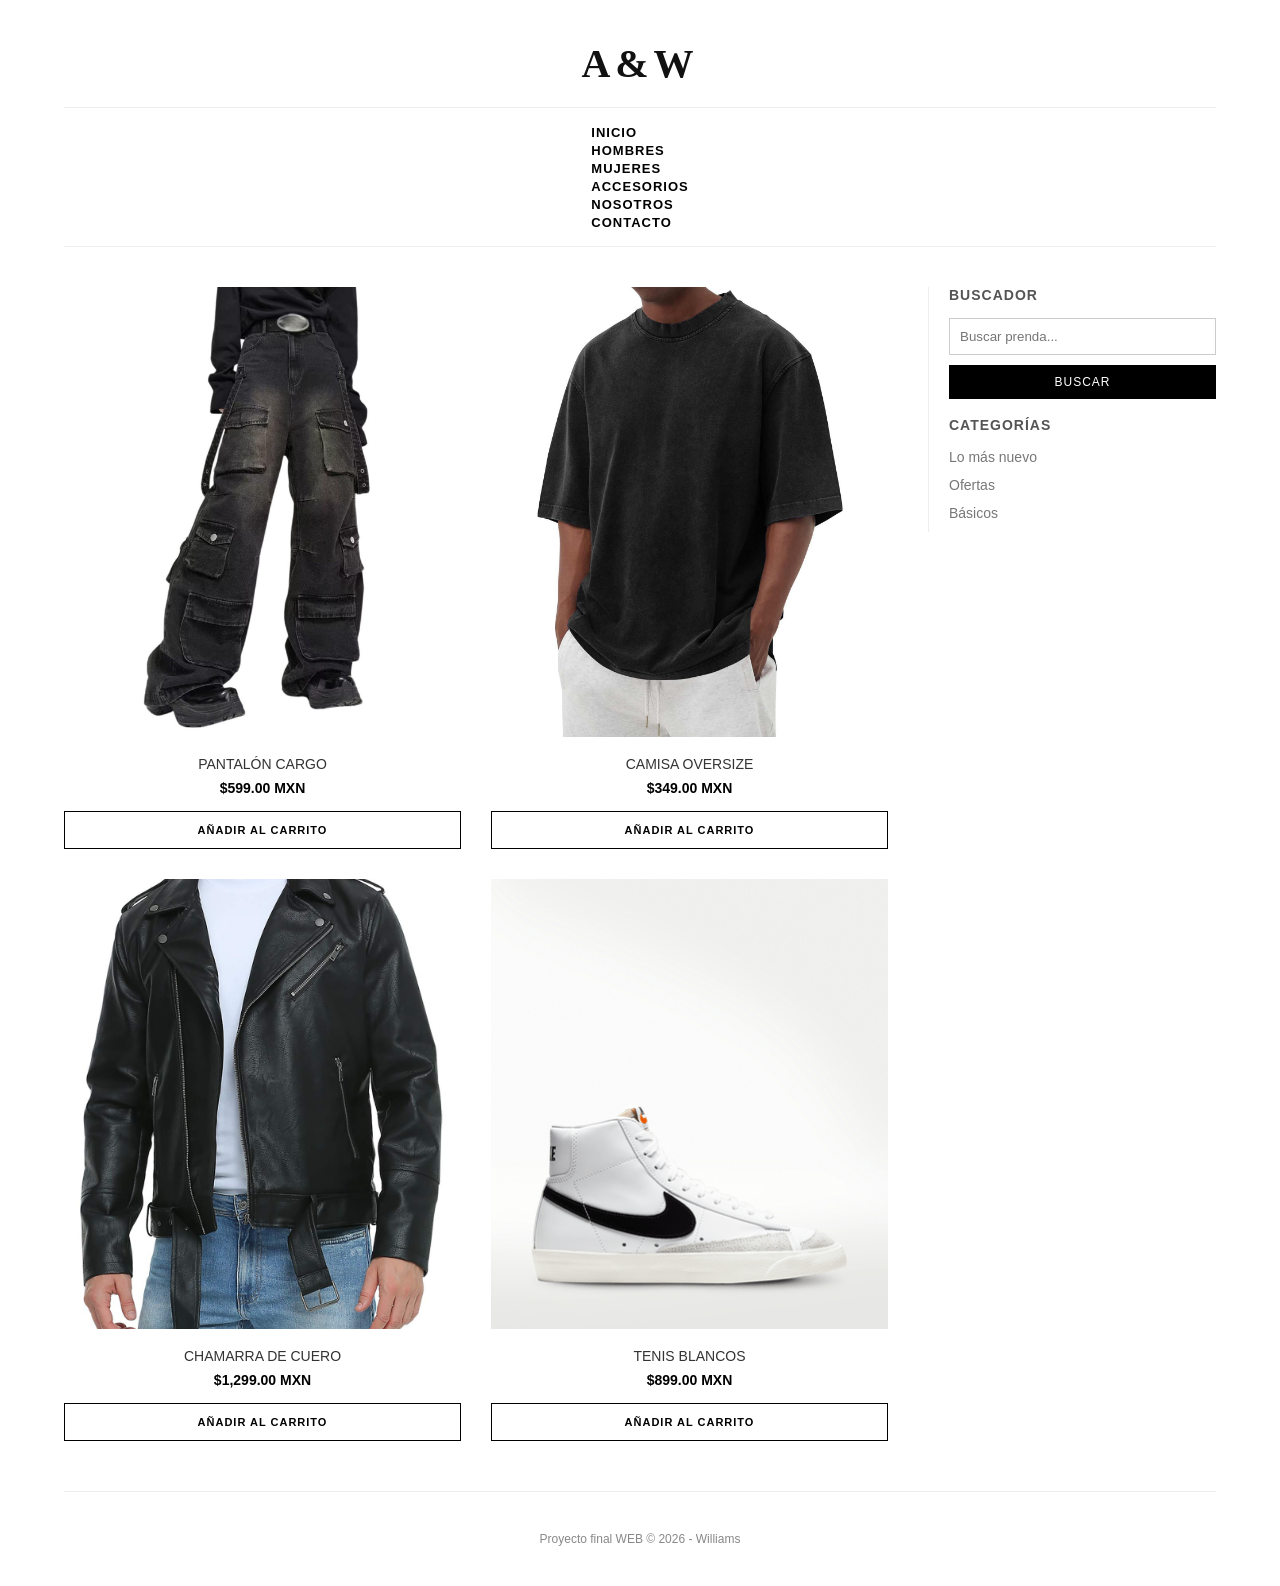
==== index.html @ 9bb185b3 "Add files via upload" ====
<!DOCTYPE html>
<html>
  <head>
   <meta charset="utf-8" />
   <title>A&W Tienda de Ropa</title>
   <link rel="stylesheet" href="estilos.css" />
  </head>
  
  <body>
    <div id="container">

      <header>
        <h1>A&W</h1>
      </header>

      <nav>
        <ul>
          <li><a href="index.html">Inicio</a></li>
          <li><a href="hombres.html">Hombres</a></li>
          <li><a href="mujeres.html">Mujeres</a></li>
          <li><a href="accesorios.html">Accesorios</a></li>
          <li><a href="nosotros.html">Nosotros</a></li>
          <li><a href="contacto.html">Contacto</a></li>
        </ul>
      </nav>

      <div class="clearfix"></div>

      <section id="content">
        <div class="productos-grid">

          <article class="articulo-producto">
            <img src="img/foto-pantalon.jpg" alt="Pantalón" class="img-producto">
            <h2>Pantalón Cargo</h2>
            <p class="precio">$599.00 MXN</p>
            <button class="btn-comprar">Añadir al carrito</button>
          </article>

          <article class="articulo-producto">
            <img src="img/foto-camisa.jpg" alt="Camisas" class="img-producto">
            <h2>Camisa Oversize</h2>
            <p class="precio">$349.00 MXN</p>
            <button class="btn-comprar">Añadir al carrito</button>
          </article>

          <article class="articulo-producto">
            <img src="img/foto-chamarra.jpg" alt="Chamarras" class="img-producto">
            <h2>Chamarra de Cuero</h2>
            <p class="precio">$1,299.00 MXN</p>
            <button class="btn-comprar">Añadir al carrito</button>
          </article>

          <article class="articulo-producto">
            <img src="img/foto-nike.jpg" alt="Tenis" class="img-producto">
            <h2>Tenis Blancos</h2>
            <p class="precio">$899.00 MXN</p>
            <button class="btn-comprar">Añadir al carrito</button>
          </article>

        </div>
      </section>

      <aside>
        <h2>Buscador</h2>
        <form>
          <input type="text" placeholder="Buscar prenda...">
          <input type="submit" value="Buscar" />
        </form>
        <br>
        <h2>Categorías</h2>
        <ul>
          <li><a href="#">Lo más nuevo</a></li>
          <li><a href="#">Ofertas</a></li>
          <li><a href="#">Básicos</a></li>
        </ul>
      </aside>

      <div class="clearfix"></div>

      <footer>
        Proyecto final WEB &copy; 2026 - Williams
      </footer>

    </div>
  </body>
</html>
---- estilos.css ----
* {
    margin: 0;
    padding: 0;
    box-sizing: border-box; 
}


body {
    background: #ffffff; 
    font-family: 'Helvetica Neue', Helvetica, Arial, sans-serif;
    color: #111;
}

#container {
    width: 90%;
    max-width: 1200px; 
    margin: 0px auto;
  
}


header {
    text-align: center;
    padding: 40px 0 20px 0; 
}

header h1 {
    font-family: 'Playfair Display', serif;
    font-size: 40px;
    letter-spacing: 5px; 
    text-transform: uppercase; 
}


nav {
    display: flex;
    justify-content: center; 
    padding: 15px 0;
    border-top: 1px solid #eeeeee; 
    border-bottom: 1px solid #eeeeee;
    margin-bottom: 40px;
}

nav ul li {
    list-style: none;
    margin: 0 20px;
}

nav ul li a {
    text-decoration: none;
    color: #000;
    font-size: 13px;
    font-weight: bold;
    text-transform: uppercase;
    letter-spacing: 1px;
    transition: color 0.3s; 
}


nav ul li a:hover {
    color: #888888; 
}

.clearfix {
    clear: both;
}


#content {
    float: left;
    width: 75%; 
    padding-right: 40px;
}

aside {
    float: left;
    width: 25%; 
    padding-left: 20px;
    border-left: 1px solid #eeeeee; 
}


aside h2 {
    font-size: 14px;
    text-transform: uppercase;
    letter-spacing: 1px;
    margin-bottom: 15px;
    color: #555;
}

aside input[type="text"] {
    width: 100%;
    padding: 10px;
    border: 1px solid #cccccc;
    margin-bottom: 10px;
    font-family: inherit;
}

aside input[type="submit"] {
    width: 100%;
    padding: 10px;
    background: #000;
    color: #fff;
    border: none;
    cursor: pointer;
    text-transform: uppercase;
    font-size: 12px;
    letter-spacing: 1px;
}

aside ul {
    list-style: none;
}

aside ul li {
    margin-bottom: 10px;
}

aside ul li a {
    text-decoration: none;
    color: #777;
    font-size: 14px;
}

aside ul li a:hover {
    color: #000;
}



.productos-grid {
    display: flex;
    flex-wrap: wrap;
    gap: 30px; 
}

.articulo-producto {
    width: calc(50% - 15px); 
    text-align: center;
    
}


.img-producto {
    width: 100%;
    height: 450px; 
    object-fit: cover; 
    margin-bottom: 15px;
    transition: transform 0.4s ease; 
}


.articulo-producto:hover .img-producto {
    transform: scale(1.03);
}

.articulo-producto h2 {
    font-size: 14px;
    text-transform: uppercase;
    font-weight: normal;
    margin-bottom: 8px;
    color: #333;
}

.precio {
    font-size: 14px;
    font-weight: bold;
    color: #000;
    margin-bottom: 15px;
}


.btn-comprar {
    background: transparent;
    color: #000;
    border: 1px solid #000;
    padding: 12px 0;
    cursor: pointer;
    width: 100%; 
    text-transform: uppercase;
    font-size: 11px;
    letter-spacing: 1px;
    font-weight: bold;
    transition: all 0.3s;
}


.btn-comprar:hover {
    background: #000;
    color: #fff;
}


footer {
    background: #ffffff; 
    color: #888888;
    text-align: center;
    padding: 40px 0;
    font-size: 12px;
    border-top: 1px solid #eeeeee;
    margin-top: 50px;
}
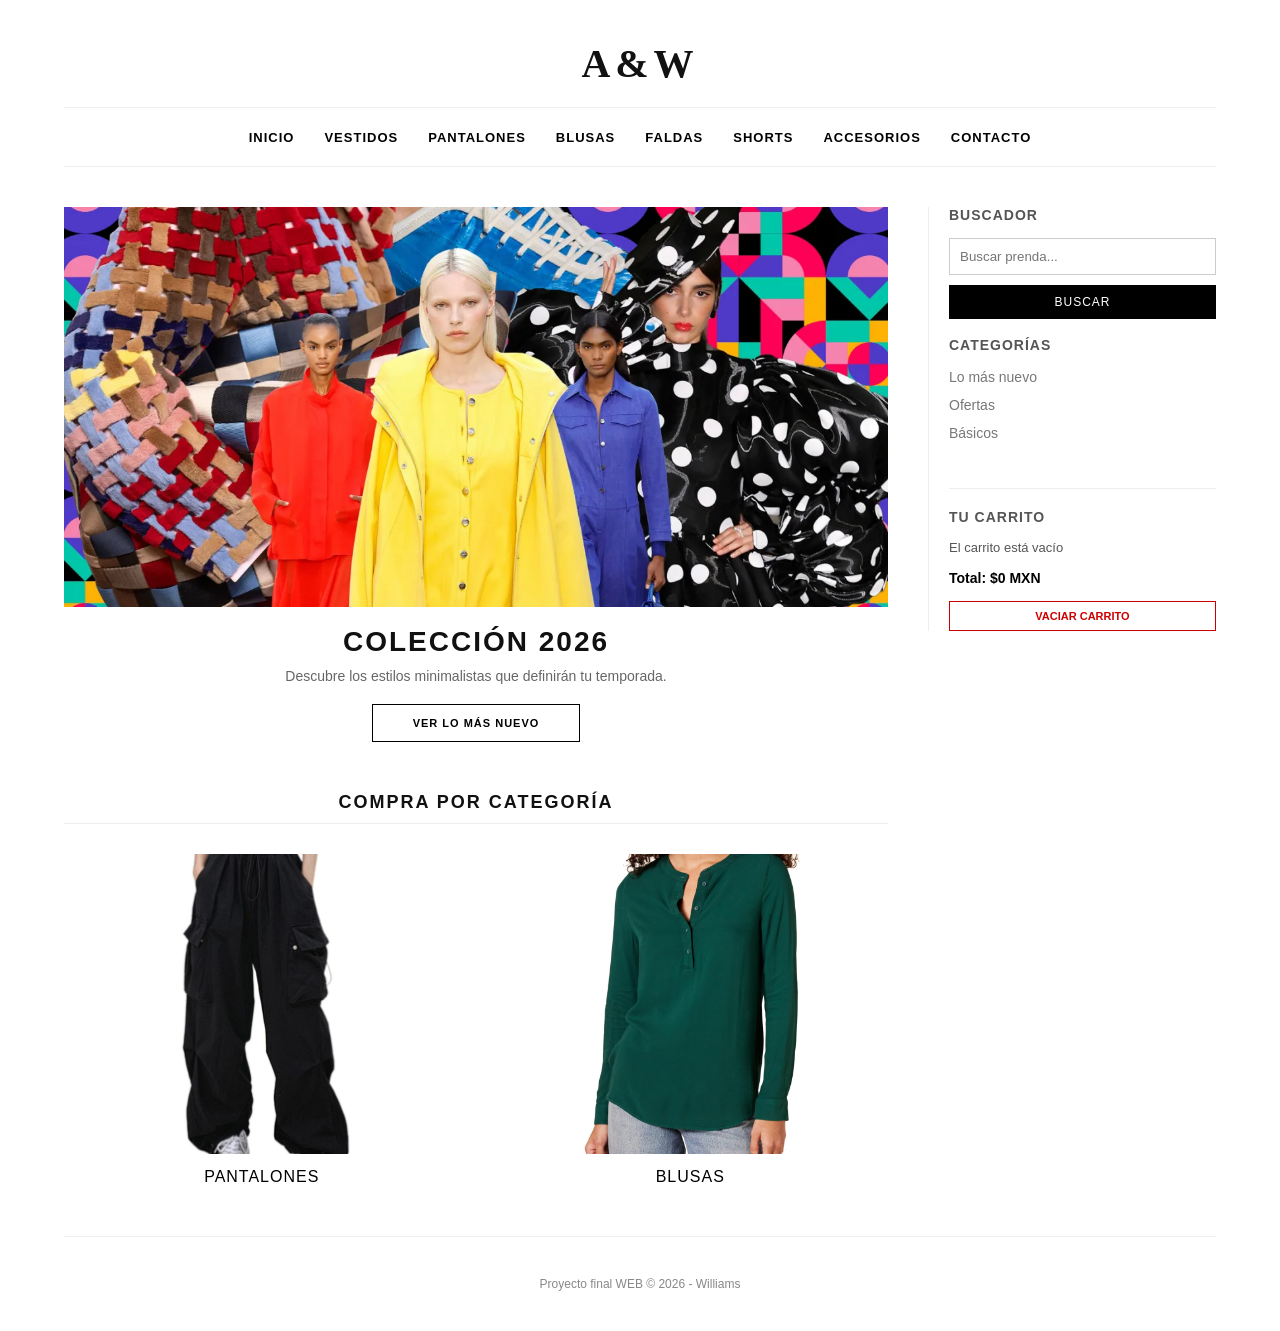
==== commit 2fae9347: "fotos" ====
--- a/index.html
+++ b/index.html
@@ -13,51 +13,48 @@
         <h1>A&W</h1>
       </header>
 
-      <nav>
+     <nav>
         <ul>
           <li><a href="index.html">Inicio</a></li>
-          <li><a href="hombres.html">Hombres</a></li>
-          <li><a href="mujeres.html">Mujeres</a></li>
+          <li><a href="vestidos.html">Vestidos</a></li>
+          <li><a href="pantalones.html">Pantalones</a></li>
+          <li><a href="blusas.html">Blusas</a></li>
+          <li><a href="faldas.html">Faldas</a></li>
+          <li><a href="shorts.html">Shorts</a></li>
           <li><a href="accesorios.html">Accesorios</a></li>
-          <li><a href="nosotros.html">Nosotros</a></li>
           <li><a href="contacto.html">Contacto</a></li>
         </ul>
       </nav>
 
       <div class="clearfix"></div>
 
-      <section id="content">
-        <div class="productos-grid">
+   <section id="content">
+        
+        <div class="hero-section" style="margin-bottom: 50px;">
+          <img src="img/banner.jpg" alt="Nueva Colección" style="width: 100%; height: 400px; object-fit: cover; margin-bottom: 15px;">
+          <div style="text-align: center;">
+            <h2 style="font-size: 28px; letter-spacing: 2px; text-transform: uppercase; margin-bottom: 10px;">Colección 2026</h2>
+            <p style="color: #666; margin-bottom: 20px; font-size: 14px;">Descubre los estilos minimalistas que definirán tu temporada.</p>
+            <a href="vestidos.html" class="btn-comprar" style="display: inline-block; width: auto; padding: 12px 40px; text-decoration: none;">Ver lo más nuevo</a>
+          </div>
+        </div>
 
-          <article class="articulo-producto">
-            <img src="img/foto-pantalon.jpg" alt="Pantalón" class="img-producto">
-            <h2>Pantalón Cargo</h2>
-            <p class="precio">$599.00 MXN</p>
-            <button class="btn-comprar">Añadir al carrito</button>
-          </article>
+        <h3 style="text-align: center; font-size: 18px; text-transform: uppercase; letter-spacing: 2px; margin-bottom: 30px; border-bottom: 1px solid #eee; padding-bottom: 10px;">Compra por categoría</h3>
+        
+        <div style="display: flex; gap: 20px; justify-content: space-between;">
+          
+          <a href="pantalones.html" style="text-decoration: none; color: black; width: 48%; text-align: center;">
+            <img src="img/pantalones.jpg" alt="Pantalones" style="width: 100%; height: 300px; object-fit: cover; margin-bottom: 10px; transition: transform 0.3s;">
+            <h4 style="font-weight: normal; text-transform: uppercase; letter-spacing: 1px;">Pantalones</h4>
+          </a>
 
-          <article class="articulo-producto">
-            <img src="img/foto-camisa.jpg" alt="Camisas" class="img-producto">
-            <h2>Camisa Oversize</h2>
-            <p class="precio">$349.00 MXN</p>
-            <button class="btn-comprar">Añadir al carrito</button>
-          </article>
-
-          <article class="articulo-producto">
-            <img src="img/foto-chamarra.jpg" alt="Chamarras" class="img-producto">
-            <h2>Chamarra de Cuero</h2>
-            <p class="precio">$1,299.00 MXN</p>
-            <button class="btn-comprar">Añadir al carrito</button>
-          </article>
-
-          <article class="articulo-producto">
-            <img src="img/foto-nike.jpg" alt="Tenis" class="img-producto">
-            <h2>Tenis Blancos</h2>
-            <p class="precio">$899.00 MXN</p>
-            <button class="btn-comprar">Añadir al carrito</button>
-          </article>
+          <a href="blusas.html" style="text-decoration: none; color: black; width: 48%; text-align: center;">
+            <img src="img/blusas.jpg" alt="Blusas" style="width: 100%; height: 300px; object-fit: cover; margin-bottom: 10px; transition: transform 0.3s;">
+            <h4 style="font-weight: normal; text-transform: uppercase; letter-spacing: 1px;">Blusas</h4>
+          </a>
 
         </div>
+
       </section>
 
       <aside>
@@ -73,14 +70,120 @@
           <li><a href="#">Ofertas</a></li>
           <li><a href="#">Básicos</a></li>
         </ul>
+
+        <br><br>
+        <hr style="border: 0; border-top: 1px solid #eee; margin-bottom: 20px;">
+        <h2>Tu Carrito</h2>
+        
+        <ul id="lista-carrito" style="margin-bottom: 15px; font-size: 13px; color: #555;">
+          <li>El carrito está vacío</li>
+        </ul>
+        
+        <p style="font-size: 14px; color: #000; margin-bottom: 15px;">
+          <strong>Total: $<span id="total-carrito">0</span> MXN</strong>
+        </p>
+
+        <button onclick="vaciarCarrito()" style="background: transparent; border: 1px solid #cc0000; color: #cc0000; padding: 8px 0; cursor: pointer; width: 100%; text-transform: uppercase; font-size: 11px; font-weight: bold; transition: 0.3s;">
+          Vaciar Carrito
+        </button>
+
       </aside>
 
       <div class="clearfix"></div>
 
+		<a id="btn-whatsapp" href="#" target="_blank" style="display:none; position:fixed; bottom:30px; right:30px; background:#25D366; color:white; padding:15px 25px; text-decoration:none; border-radius:50px; font-weight:bold; font-family:Arial; box-shadow: 0px 4px 10px rgba(0,0,0,0.2); transition: transform 0.3s;">
+        🛒 Pagar Pedido en WhatsApp
+      </a>
+		
       <footer>
         Proyecto final WEB &copy; 2026 - Williams
       </footer>
 
     </div>
+	  
+	<script>
+      // 1. En lugar de empezar en 0, leemos la "libreta" (localStorage). 
+      // JSON.parse traduce el texto guardado de vuelta a código que la página entienda.
+      let carrito = JSON.parse(localStorage.getItem('miCarritoAW')) || [];
+      let total = parseFloat(localStorage.getItem('miTotalAW')) || 0;
+      
+      let miNumeroDeWhatsApp = "526640000000"; 
+
+      // 2. Esta función arranca solita cada vez que abres CUALQUIER página
+      function inicializarPagina() {
+          actualizarCarritoVisual();
+          if(carrito.length > 0) {
+              prepararWhatsApp(); // Si hay algo en la memoria, mostramos el botón
+          }
+      }
+
+      function agregarAlCarrito(nombrePrenda, precioPrenda) {
+          carrito.push({ nombre: nombrePrenda, precio: precioPrenda });
+          total = total + precioPrenda;
+
+          // GUARDAR EN LA MEMORIA (Anotamos en la libreta)
+          localStorage.setItem('miCarritoAW', JSON.stringify(carrito));
+          localStorage.setItem('miTotalAW', total);
+
+          actualizarCarritoVisual();
+          prepararWhatsApp();
+      }
+
+      function actualizarCarritoVisual() {
+          let listaHTML = document.getElementById("lista-carrito");
+          let totalHTML = document.getElementById("total-carrito");
+
+          if (!listaHTML || !totalHTML) return; // Evita errores si la barra lateral no ha cargado
+
+          listaHTML.innerHTML = "";
+
+          if (carrito.length === 0) {
+              listaHTML.innerHTML = "<li>El carrito está vacío</li>";
+          } else {
+              for (let i = 0; i < carrito.length; i++) {
+                  let item = carrito[i];
+                  listaHTML.innerHTML += "<li style='display: flex; justify-content: space-between; margin-bottom: 8px; border-bottom: 1px dashed #eee; padding-bottom: 4px;'>" + 
+                                         "<span>" + item.nombre + "</span>" + 
+                                         "<span>$" + item.precio + "</span>" + 
+                                         "</li>";
+              }
+          }
+          totalHTML.innerText = total;
+      }
+
+      function vaciarCarrito() {
+          carrito = [];
+          total = 0;
+
+          // BORRAMOS LA MEMORIA
+          localStorage.removeItem('miCarritoAW');
+          localStorage.removeItem('miTotalAW');
+
+          actualizarCarritoVisual();
+          document.getElementById("btn-whatsapp").style.display = "none";
+      }
+
+      function prepararWhatsApp() {
+          let textoMensaje = "Hola A&W, me gustaría pedir lo siguiente:\n\n";
+          for (let i = 0; i < carrito.length; i++) {
+              let item = carrito[i];
+              textoMensaje += "- " + item.nombre + " ($" + item.precio + ")\n";
+          }
+          textoMensaje += "\n*Total estimado: $" + total + " MXN*";
+
+          let textoCodificado = encodeURIComponent(textoMensaje);
+          let enlaceFinal = "https://wa.me/" + miNumeroDeWhatsApp + "?text=" + textoCodificado;
+
+          let botonWpp = document.getElementById("btn-whatsapp");
+          if(botonWpp) {
+              botonWpp.href = enlaceFinal;
+              botonWpp.style.display = "block";
+          }
+      }
+
+      // Ejecutamos la función de arranque justo cuando carga el script
+      inicializarPagina();
+    </script>
+	  
   </body>
 </html>
--- a/estilos.css
+++ b/estilos.css
@@ -4,46 +4,51 @@
     box-sizing: border-box; 
 }
 
-
+/* 1. FONDO LIMPIO Y TIPOGRAFÍA MODERNA */
 body {
-    background: #ffffff; 
+    background: #ffffff; /* Blanco puro */
     font-family: 'Helvetica Neue', Helvetica, Arial, sans-serif;
     color: #111;
 }
 
 #container {
     width: 90%;
-    max-width: 1200px; 
+    max-width: 1200px; /* Evita que la página se estire demasiado en pantallas gigantes */
     margin: 0px auto;
-  
-}
-
-
+    /* Eliminamos el borde negro exterior */
+}
+
+/* 2. ENCABEZADO ELEGANTE (Tipo revista) */
 header {
     text-align: center;
-    padding: 40px 0 20px 0; 
+    padding: 40px 0 20px 0; /* Más espacio arriba y abajo */
 }
 
 header h1 {
-    font-family: 'Playfair Display', serif;
+    font-family: 'Playfair Display', serif; /* Tu fuente original, muy buena elección */
     font-size: 40px;
-    letter-spacing: 5px; 
-    text-transform: uppercase; 
-}
-
-
+    letter-spacing: 5px; /* Separamos las letras para darle estilo premium */
+    text-transform: uppercase; /* Todo en mayúsculas */
+}
+
+/* 3. MENÚ DE NAVEGACIÓN CENTRADO Y SUTIL */
 nav {
-    display: flex;
-    justify-content: center; 
     padding: 15px 0;
     border-top: 1px solid #eeeeee; 
     border-bottom: 1px solid #eeeeee;
     margin-bottom: 40px;
 }
 
+/* AQUÍ ESTÁ LA MAGIA PARA QUE SEA HORIZONTAL */
+nav ul {
+    display: flex;
+    flex-wrap: wrap; /* Si la pantalla es pequeña, los enlaces bajan de renglón suavemente */
+    justify-content: center;
+    list-style: none;
+}
+
 nav ul li {
-    list-style: none;
-    margin: 0 20px;
+    margin: 5px 15px; /* Reduje un poco el margen para que quepan todos tus nuevos enlaces */
 }
 
 nav ul li a {
@@ -56,7 +61,6 @@
     transition: color 0.3s; 
 }
 
-
 nav ul li a:hover {
     color: #888888; 
 }
@@ -65,10 +69,10 @@
     clear: both;
 }
 
-
+/* 4. AJUSTE DE COLUMNAS (Sin bordes duros) */
 #content {
     float: left;
-    width: 75%; 
+    width: 75%; /* Ajustamos los porcentajes para dar más aire */
     padding-right: 40px;
 }
 
@@ -76,10 +80,10 @@
     float: left;
     width: 25%; 
     padding-left: 20px;
-    border-left: 1px solid #eeeeee; 
-}
-
-
+    border-left: 1px solid #eeeeee; /* Un separador vertical muy tenue */
+}
+
+/* DISEÑO DE LA BARRA LATERAL */
 aside h2 {
     font-size: 14px;
     text-transform: uppercase;
@@ -126,30 +130,32 @@
     color: #000;
 }
 
-
+/* =========================================
+   NUEVOS ESTILOS PARA LA TIENDA DE ROPA
+========================================= */
 
 .productos-grid {
     display: flex;
     flex-wrap: wrap;
-    gap: 30px; 
+    gap: 30px; /* Más espacio entre los productos */
 }
 
 .articulo-producto {
     width: calc(50% - 15px); 
     text-align: center;
-    
-}
-
-
+    /* Eliminamos el borde de la tarjeta para que la foto sea lo principal */
+}
+
+/* EL TRUCO PARA QUE LAS FOTOS SE VEAN PROFESIONALES */
 .img-producto {
     width: 100%;
-    height: 450px; 
+    height: 450px; /* Un poco más altas, formato retrato */
     object-fit: cover; 
     margin-bottom: 15px;
-    transition: transform 0.4s ease; 
-}
-
-
+    transition: transform 0.4s ease; /* Prepara la imagen para una animación */
+}
+
+/* Animación: la foto hace un ligero zoom cuando le pasas el mouse */
 .articulo-producto:hover .img-producto {
     transform: scale(1.03);
 }
@@ -169,7 +175,7 @@
     margin-bottom: 15px;
 }
 
-
+/* BOTONES ESTILO MODERNO (Fondo transparente, borde negro) */
 .btn-comprar {
     background: transparent;
     color: #000;
@@ -184,19 +190,56 @@
     transition: all 0.3s;
 }
 
-
+/* El botón se invierte a negro cuando lo tocas */
 .btn-comprar:hover {
     background: #000;
     color: #fff;
 }
 
-
+/* PIE DE PÁGINA LIMPIO */
 footer {
-    background: #ffffff; 
+    background: #ffffff; /* Le quitamos el fondo negro pesado */
     color: #888888;
     text-align: center;
     padding: 40px 0;
     font-size: 12px;
     border-top: 1px solid #eeeeee;
     margin-top: 50px;
+}
+
+/* =========================================
+   ESTILOS DEL FORMULARIO DE CONTACTO
+========================================= */
+.formulario-contacto {
+    display: flex;
+    flex-direction: column;
+    max-width: 500px;
+    margin: 0 auto; /* Centra el formulario */
+}
+
+.formulario-contacto label {
+    margin-top: 20px;
+    margin-bottom: 8px;
+    font-size: 12px;
+    font-weight: bold;
+    text-transform: uppercase;
+    letter-spacing: 1px;
+}
+
+.formulario-contacto input, 
+.formulario-contacto textarea {
+    padding: 12px;
+    border: 1px solid #cccccc;
+    font-family: inherit;
+    font-size: 14px;
+    background: transparent;
+}
+
+.formulario-contacto textarea {
+    height: 120px;
+    resize: vertical; /* Solo permite hacer más grande el cuadro hacia abajo */
+}
+
+.formulario-contacto button {
+    margin-top: 30px;
 }
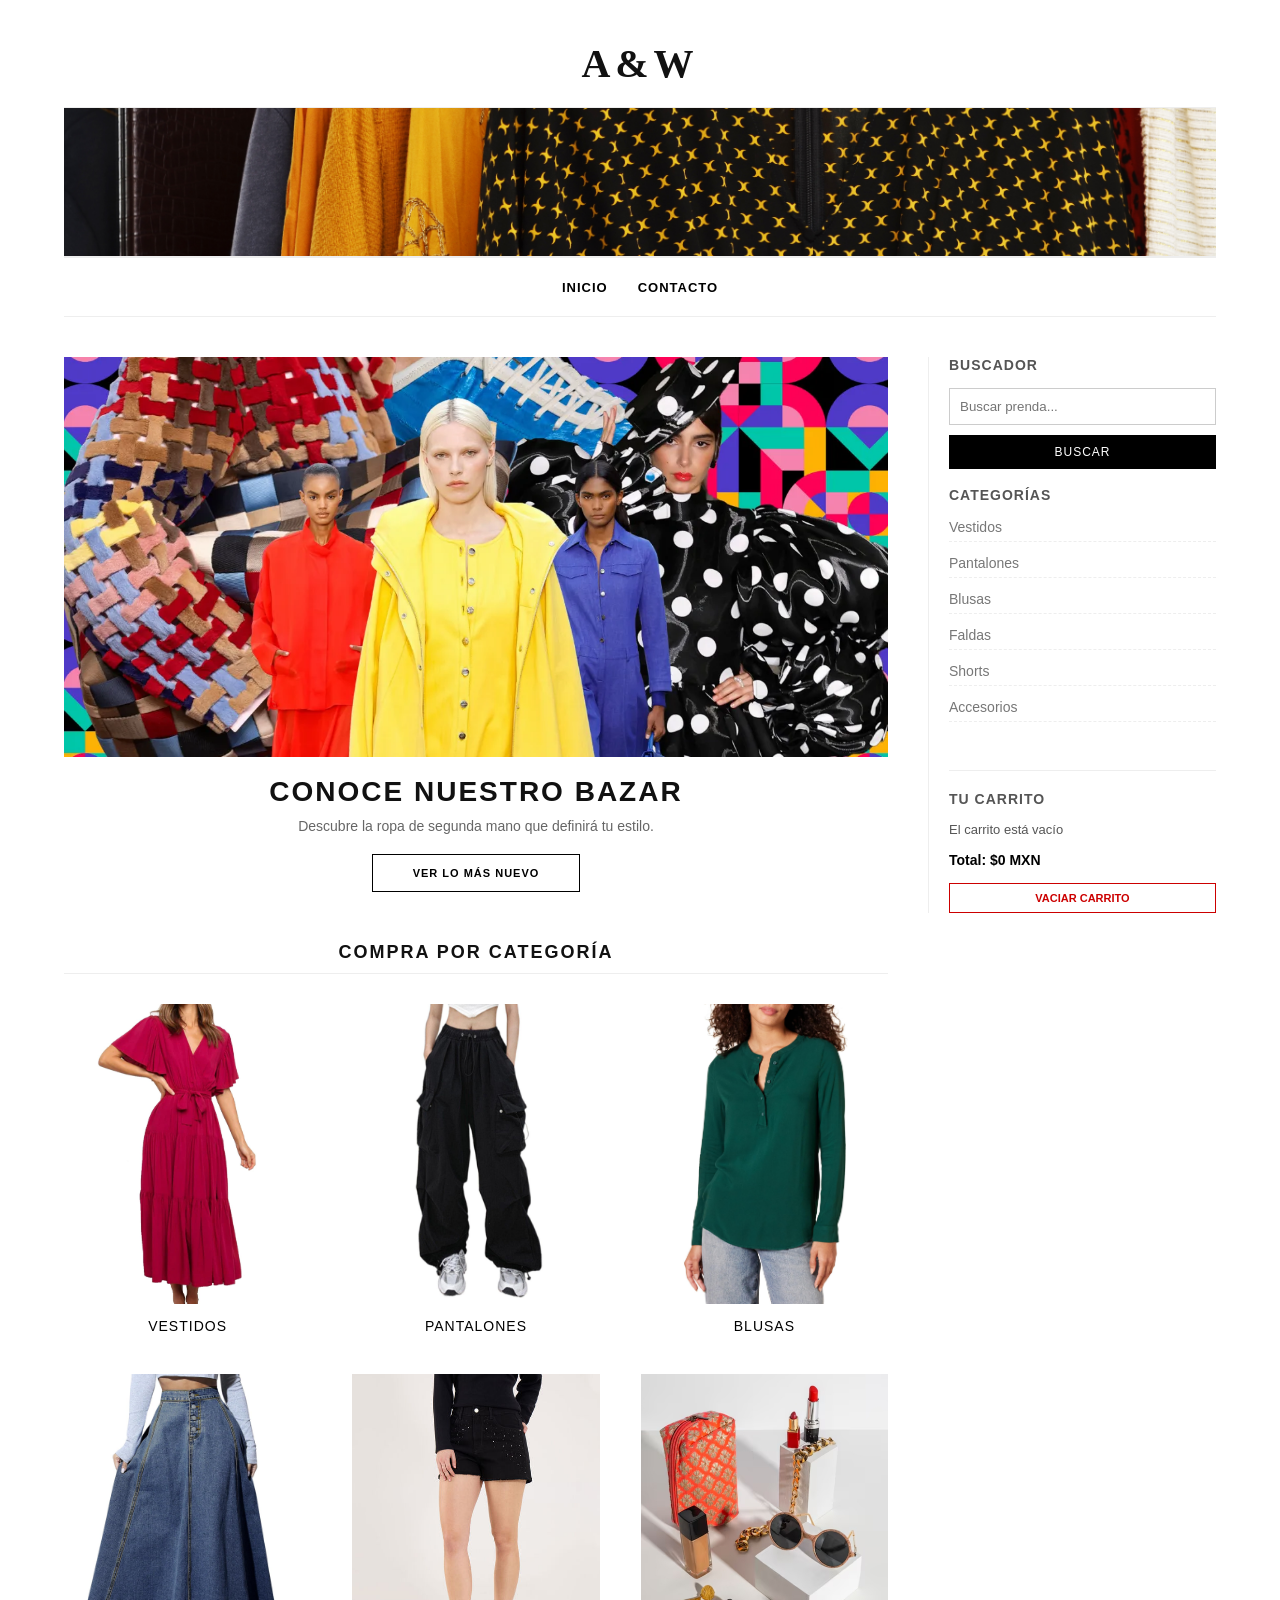
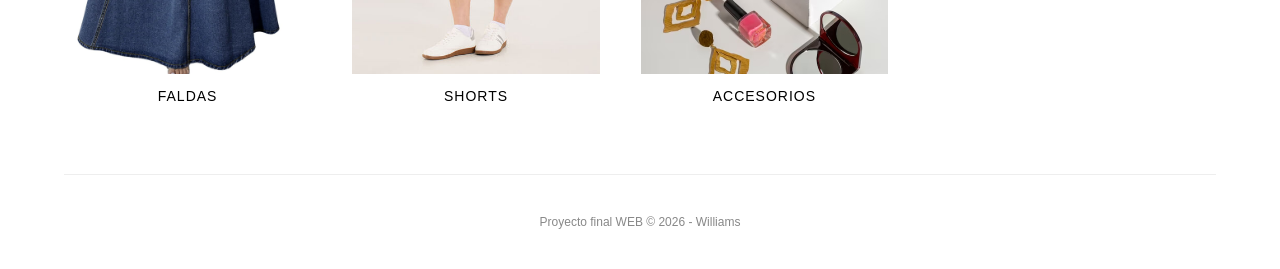
==== commit 67457a87: "diseñoo" ====
--- a/index.html
+++ b/index.html
@@ -9,23 +9,21 @@
   <body>
     <div id="container">
 
-      <header>
+     <header>
         <h1>A&W</h1>
       </header>
 
-     <nav>
+      <div class="image-banner-container">
+        <img src="img/banner1.jpg" alt="A&W Promoción" width="885" height="200" class="image-banner">
+      </div>
+
+      <nav>
         <ul>
           <li><a href="index.html">Inicio</a></li>
-          <li><a href="vestidos.html">Vestidos</a></li>
-          <li><a href="pantalones.html">Pantalones</a></li>
-          <li><a href="blusas.html">Blusas</a></li>
-          <li><a href="faldas.html">Faldas</a></li>
-          <li><a href="shorts.html">Shorts</a></li>
-          <li><a href="accesorios.html">Accesorios</a></li>
           <li><a href="contacto.html">Contacto</a></li>
         </ul>
       </nav>
-
+		
       <div class="clearfix"></div>
 
    <section id="content">
@@ -33,24 +31,44 @@
         <div class="hero-section" style="margin-bottom: 50px;">
           <img src="img/banner.jpg" alt="Nueva Colección" style="width: 100%; height: 400px; object-fit: cover; margin-bottom: 15px;">
           <div style="text-align: center;">
-            <h2 style="font-size: 28px; letter-spacing: 2px; text-transform: uppercase; margin-bottom: 10px;">Colección 2026</h2>
-            <p style="color: #666; margin-bottom: 20px; font-size: 14px;">Descubre los estilos minimalistas que definirán tu temporada.</p>
+            <h2 style="font-size: 28px; letter-spacing: 2px; text-transform: uppercase; margin-bottom: 10px;">Conoce nuestro bazar</h2>
+            <p style="color: #666; margin-bottom: 20px; font-size: 14px;">Descubre la ropa de segunda mano que definirá tu estilo.</p>
             <a href="vestidos.html" class="btn-comprar" style="display: inline-block; width: auto; padding: 12px 40px; text-decoration: none;">Ver lo más nuevo</a>
           </div>
         </div>
 
-        <h3 style="text-align: center; font-size: 18px; text-transform: uppercase; letter-spacing: 2px; margin-bottom: 30px; border-bottom: 1px solid #eee; padding-bottom: 10px;">Compra por categoría</h3>
-        
-        <div style="display: flex; gap: 20px; justify-content: space-between;">
+       <h3 style="text-align: center; font-size: 18px; text-transform: uppercase; letter-spacing: 2px; margin-bottom: 30px; border-bottom: 1px solid #eee; padding-bottom: 10px;">Compra por categoría</h3>
+        
+        <div class="categorias-grid">
           
-          <a href="pantalones.html" style="text-decoration: none; color: black; width: 48%; text-align: center;">
-            <img src="img/pantalones.jpg" alt="Pantalones" style="width: 100%; height: 300px; object-fit: cover; margin-bottom: 10px; transition: transform 0.3s;">
-            <h4 style="font-weight: normal; text-transform: uppercase; letter-spacing: 1px;">Pantalones</h4>
-          </a>
-
-          <a href="blusas.html" style="text-decoration: none; color: black; width: 48%; text-align: center;">
-            <img src="img/blusas.jpg" alt="Blusas" style="width: 100%; height: 300px; object-fit: cover; margin-bottom: 10px; transition: transform 0.3s;">
-            <h4 style="font-weight: normal; text-transform: uppercase; letter-spacing: 1px;">Blusas</h4>
+          <a href="vestidos.html" class="categoria-item">
+            <img src="img/vestidos.jpg" alt="Vestidos">
+            <h4>Vestidos</h4>
+          </a>
+
+          <a href="pantalones.html" class="categoria-item">
+            <img src="img/pantalones.jpg" alt="Pantalones">
+            <h4>Pantalones</h4>
+          </a>
+
+          <a href="blusas.html" class="categoria-item">
+            <img src="img/blusas.jpg" alt="Blusas">
+            <h4>Blusas</h4>
+          </a>
+
+          <a href="faldas.html" class="categoria-item">
+            <img src="img/faldas.jpg" alt="Faldas">
+            <h4>Faldas</h4>
+          </a>
+
+          <a href="shorts.html" class="categoria-item">
+            <img src="img/shorts.jpg" alt="Shorts">
+            <h4>Shorts</h4>
+          </a>
+
+          <a href="accesorios.html" class="categoria-item">
+            <img src="img/accesorios.jpg" alt="Accesorios">
+            <h4>Accesorios</h4>
           </a>
 
         </div>
@@ -64,11 +82,15 @@
           <input type="submit" value="Buscar" />
         </form>
         <br>
+        
         <h2>Categorías</h2>
-        <ul>
-          <li><a href="#">Lo más nuevo</a></li>
-          <li><a href="#">Ofertas</a></li>
-          <li><a href="#">Básicos</a></li>
+        <ul class="menu-lateral">
+          <li><a href="vestidos.html">Vestidos</a></li>
+          <li><a href="pantalones.html">Pantalones</a></li>
+          <li><a href="blusas.html">Blusas</a></li>
+          <li><a href="faldas.html">Faldas</a></li>
+          <li><a href="shorts.html">Shorts</a></li>
+          <li><a href="accesorios.html">Accesorios</a></li>
         </ul>
 
         <br><br>
--- a/estilos.css
+++ b/estilos.css
@@ -242,4 +242,125 @@
 
 .formulario-contacto button {
     margin-top: 30px;
+}
+
+/* =========================================
+   NUEVOS ESTILOS DEL BANNER DE IMAGEN
+========================================= */
+.image-banner-container {
+    width: 100%;
+    /* Le damos una altura máxima para que no ocupe toda la pantalla, 
+       muy al estilo sutil de Bershka */
+    height: 150px; 
+    overflow: hidden; /* Corta lo que sobre si la imagen es muy alta */
+    border-top: 1px solid #eeeeee; /* Un separador muy tenue */
+    border-bottom: 1px solid #eeeeee;
+}
+
+.image-banner {
+    width: 100%;
+    height: 100%; /* Obliga a la imagen a llenar el contenedor */
+    object-fit: cover; /* Truco de HTML5 para que la foto se recorte bonita sin estirarse feo */
+    display: block;
+}
+
+/* =========================================
+   AJUSTE PARA CELULARES (RESPONSIVE)
+========================================= */
+/* Agrega esto dentro de tu Media Query (@media (max-width: 768px)) si ya la tienes, 
+   o pégalo aquí abajo */
+@media (max-width: 768px) {
+    .image-banner-container {
+        height: 80px; /* Hacemos el banner más bajito en celular */
+    }
+}
+/* =========================================
+   ESTILOS DE LAS CATEGORÍAS VISUALES (INICIO)
+========================================= */
+.categorias-grid {
+    display: flex;
+    flex-wrap: wrap;
+    gap: 20px;
+    justify-content: space-between;
+}
+
+.categoria-item {
+    width: 30%; /* Caben 3 por fila en computadora */
+    text-align: center;
+    text-decoration: none;
+    color: black;
+    margin-bottom: 20px;
+}
+
+.categoria-item img {
+    width: 100%;
+    height: 300px;
+    object-fit: cover;
+    transition: transform 0.3s ease;
+}
+
+.categoria-item:hover img {
+    transform: scale(1.05); /* Efecto zoom al pasar el mouse */
+}
+
+.categoria-item h4 {
+    font-weight: normal;
+    text-transform: uppercase;
+    letter-spacing: 1px;
+    margin-top: 10px;
+    font-size: 14px;
+}
+
+.menu-lateral li {
+    margin-bottom: 12px;
+    border-bottom: 1px dashed #eee;
+    padding-bottom: 5px;
+}
+
+/* =========================================
+   DISEÑO RESPONSIVO (LA MAGIA PARA CELULARES)
+========================================= */
+/* Todo lo que esté aquí adentro solo se aplica si la pantalla mide 768px o menos (celulares y tablets) */
+@media (max-width: 768px) {
+    
+    /* Hacemos que el contenedor ocupe casi toda la pantalla */
+    #container {
+        width: 95%;
+    }
+
+    /* El contenido principal ya no flota a la izquierda, ocupa el 100% */
+    #content {
+        float: none;
+        width: 100%;
+        padding-right: 0;
+    }
+
+    /* La barra lateral baja y se acomoda debajo del contenido */
+    aside {
+        float: none;
+        width: 100%;
+        padding-left: 0;
+        border-left: none;
+        border-top: 2px solid #000;
+        padding-top: 30px;
+        margin-top: 40px;
+    }
+
+    /* Las prendas de la tienda ahora ocupan el 100% (1 por fila para que se vean grandes) */
+    .articulo-producto {
+        width: 100%; 
+    }
+
+    /* Las categorías visuales del inicio muestran 2 por fila en celular en lugar de 3 */
+    .categoria-item {
+        width: 47%; 
+    }
+    .categoria-item img {
+        height: 200px; /* Un poco más bajitas para que quepan bien */
+    }
+
+    /* El banner principal del inicio se hace más pequeño */
+    .hero-section img {
+        height: 250px;
+    }
 }
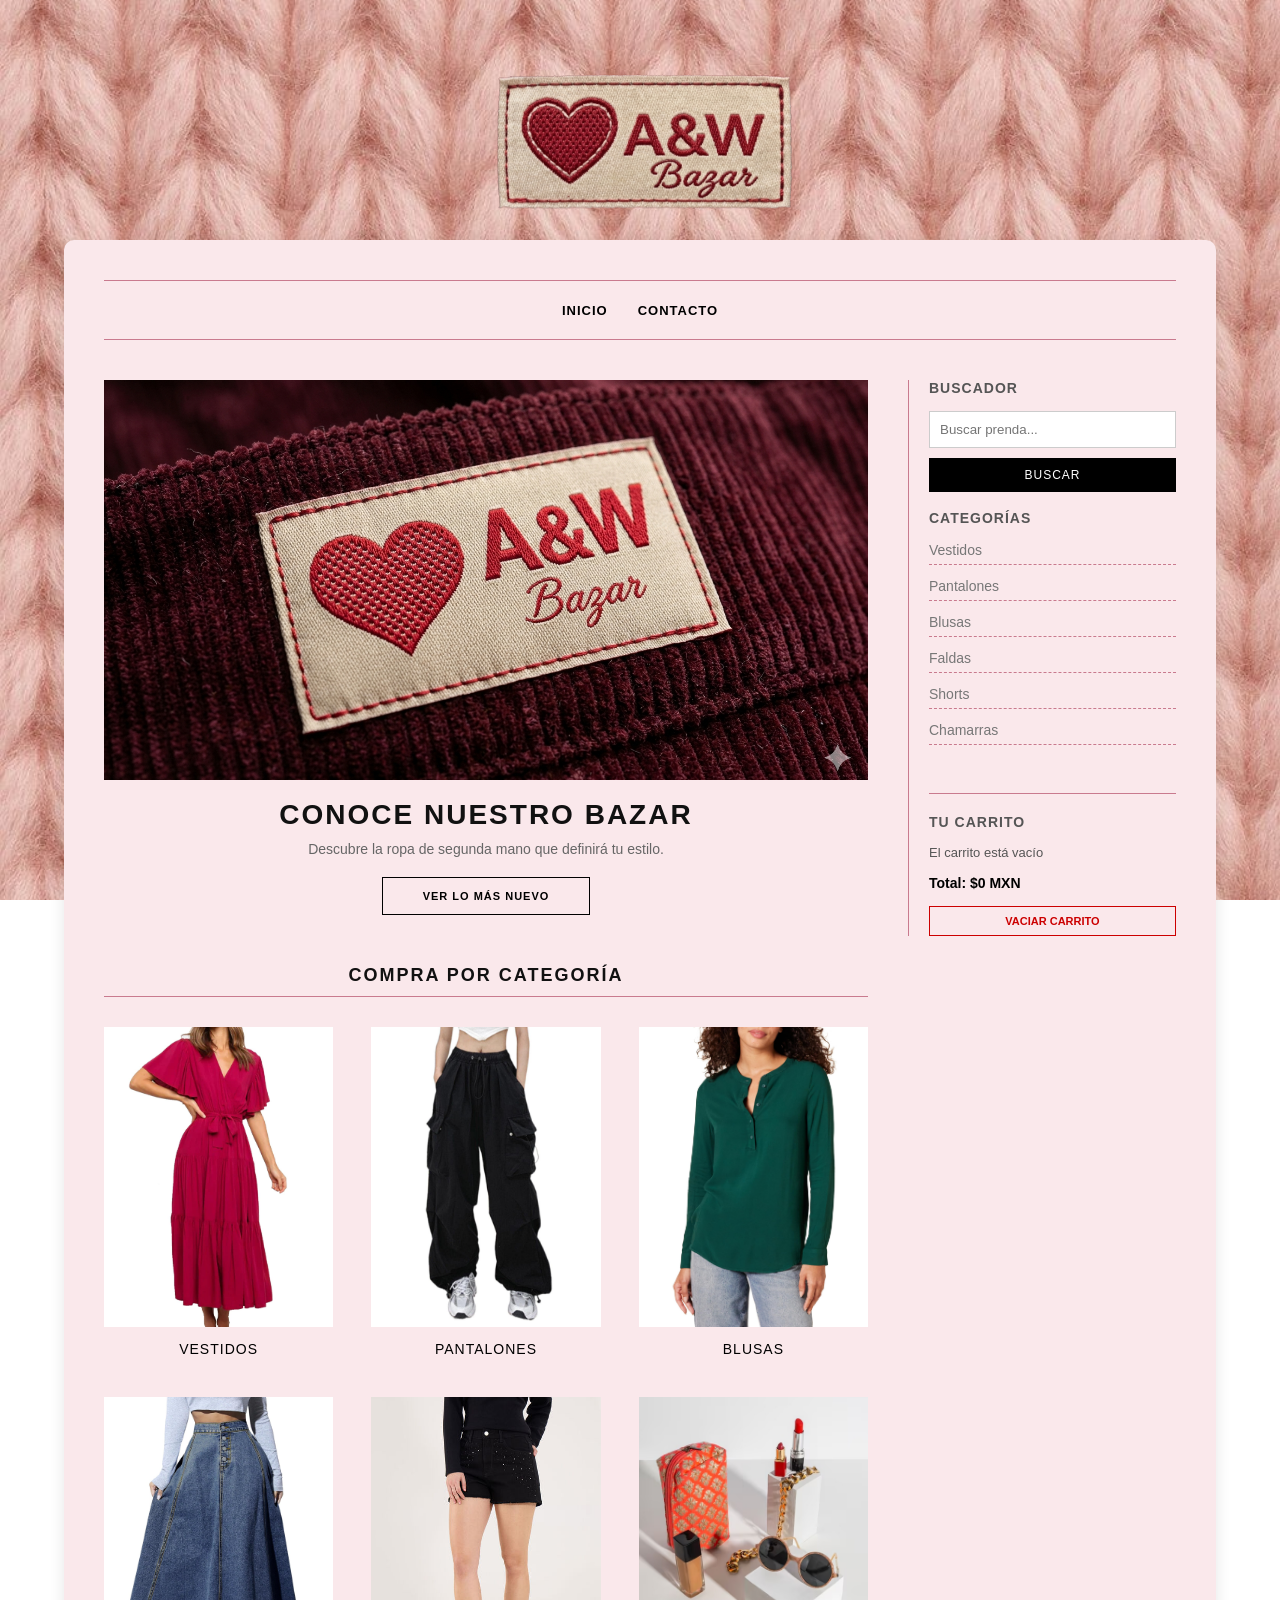
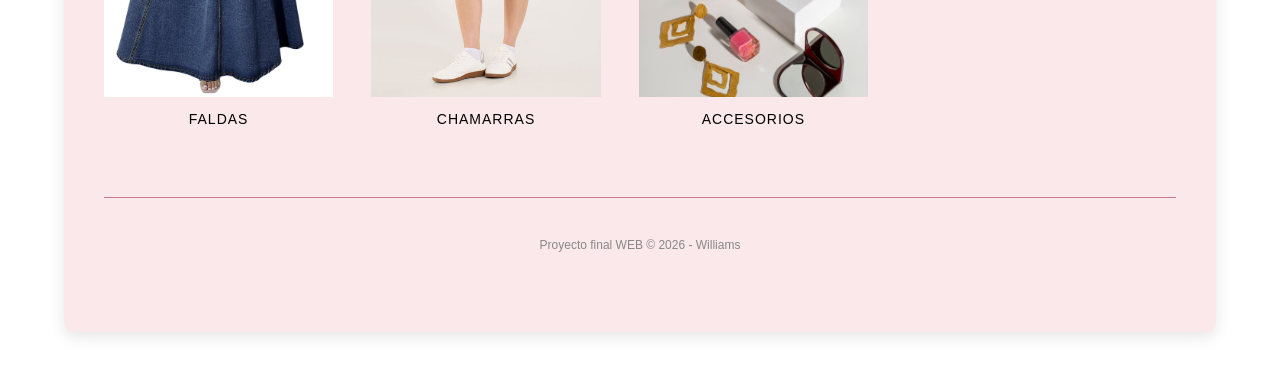
==== commit 1fea9b1b: "actualizacion" ====
--- a/index.html
+++ b/index.html
@@ -7,15 +7,12 @@
   </head>
   
   <body>
+	  
+	  <div class="image-banner-container">
+        <img src="img/banner.png" alt="A&W Promoción" class="image-banner">
+      </div>
+	  
     <div id="container">
-
-     <header>
-        <h1>A&W</h1>
-      </header>
-
-      <div class="image-banner-container">
-        <img src="img/banner1.jpg" alt="A&W Promoción" width="885" height="200" class="image-banner">
-      </div>
 
       <nav>
         <ul>
@@ -29,7 +26,7 @@
    <section id="content">
         
         <div class="hero-section" style="margin-bottom: 50px;">
-          <img src="img/banner.jpg" alt="Nueva Colección" style="width: 100%; height: 400px; object-fit: cover; margin-bottom: 15px;">
+          <img src="img/banner3.png" alt="Nueva Colección" style="width: 100%; height: 400px; object-fit: cover; margin-bottom: 15px;">
           <div style="text-align: center;">
             <h2 style="font-size: 28px; letter-spacing: 2px; text-transform: uppercase; margin-bottom: 10px;">Conoce nuestro bazar</h2>
             <p style="color: #666; margin-bottom: 20px; font-size: 14px;">Descubre la ropa de segunda mano que definirá tu estilo.</p>
@@ -37,7 +34,7 @@
           </div>
         </div>
 
-       <h3 style="text-align: center; font-size: 18px; text-transform: uppercase; letter-spacing: 2px; margin-bottom: 30px; border-bottom: 1px solid #eee; padding-bottom: 10px;">Compra por categoría</h3>
+       <h3 style="text-align: center; font-size: 18px; text-transform: uppercase; letter-spacing: 2px; margin-bottom: 30px; border-bottom: 1px solid #c97a8e; padding-bottom: 10px;">Compra por categoría</h3>
         
         <div class="categorias-grid">
           
@@ -61,9 +58,9 @@
             <h4>Faldas</h4>
           </a>
 
-          <a href="shorts.html" class="categoria-item">
-            <img src="img/shorts.jpg" alt="Shorts">
-            <h4>Shorts</h4>
+          <a href="chamarras.html" class="categoria-item">
+            <img src="img/shorts.jpg" alt="Chamarras">
+            <h4>Chamarras</h4>
           </a>
 
           <a href="accesorios.html" class="categoria-item">
@@ -90,11 +87,11 @@
           <li><a href="blusas.html">Blusas</a></li>
           <li><a href="faldas.html">Faldas</a></li>
           <li><a href="shorts.html">Shorts</a></li>
-          <li><a href="accesorios.html">Accesorios</a></li>
+          <li><a href="chamarras.html">Chamarras</a></li>
         </ul>
 
         <br><br>
-        <hr style="border: 0; border-top: 1px solid #eee; margin-bottom: 20px;">
+        <hr style="border: 0; border-top: 1px solid #c97a8e; margin-bottom: 20px;">
         <h2>Tu Carrito</h2>
         
         <ul id="lista-carrito" style="margin-bottom: 15px; font-size: 13px; color: #555;">
@@ -164,7 +161,7 @@
           } else {
               for (let i = 0; i < carrito.length; i++) {
                   let item = carrito[i];
-                  listaHTML.innerHTML += "<li style='display: flex; justify-content: space-between; margin-bottom: 8px; border-bottom: 1px dashed #eee; padding-bottom: 4px;'>" + 
+                  listaHTML.innerHTML += "<li style='display: flex; justify-content: space-between; margin-bottom: 8px; border-bottom: 1px dashed #c97a8e; padding-bottom: 4px;'>" + 
                                          "<span>" + item.nombre + "</span>" + 
                                          "<span>$" + item.precio + "</span>" + 
                                          "</li>";
--- a/estilos.css
+++ b/estilos.css
@@ -6,22 +6,39 @@
 
 /* 1. FONDO LIMPIO Y TIPOGRAFÍA MODERNA */
 body {
-    background: #ffffff; /* Blanco puro */
+    /* 1. AGREGAMOS LA IMAGEN DE FONDO */
+    /* Cambia 'img/textura-fondo.jpg' por tu imagen real */
+    background-image: url('img/fondo2.jpeg'); 
+    
+    /* 2. CONFIGURACIONES PARA QUE SE VEA BIEN */
+    background-attachment: fixed; /* Hace que el fondo se quede quieto mientras bajas la página */
+    background-size: cover; /* Asegura que la imagen cubra toda la pantalla sin repetirse como mosaico feo */
+    background-position: center center; /* Centra la imagen */
+    
+    /* Mantenemos tu tipografía y color de texto */
     font-family: 'Helvetica Neue', Helvetica, Arial, sans-serif;
     color: #111;
 }
 
 #container {
     width: 90%;
-    max-width: 1200px; /* Evita que la página se estire demasiado en pantallas gigantes */
-    margin: 0px auto;
-    /* Eliminamos el borde negro exterior */
-}
-
+    max-width: 1200px; 
+    
+    /* CAMBIO AQUÍ: Redujimos el 20px a 0px para juntarlo hacia arriba */
+    margin: 0px auto 40px auto;
+	
+    background-color: #fae8eb; 
+    
+   padding: 40px; 
+    box-shadow: 0px 5px 15px rgba(0,0,0,0.1); 
+    border-radius: 10px;
+    overflow: hidden;
+}
 /* 2. ENCABEZADO ELEGANTE (Tipo revista) */
 header {
     text-align: center;
-    padding: 40px 0 20px 0; /* Más espacio arriba y abajo */
+    padding: 40px 0 20px 0; 
+    background-color: transparent; /* Fuerza a que no tenga color sólido */
 }
 
 header h1 {
@@ -34,8 +51,8 @@
 /* 3. MENÚ DE NAVEGACIÓN CENTRADO Y SUTIL */
 nav {
     padding: 15px 0;
-    border-top: 1px solid #eeeeee; 
-    border-bottom: 1px solid #eeeeee;
+    border-top: 1px solid #c97a8e; 
+    border-bottom: 1px solid #c97a8e;
     margin-bottom: 40px;
 }
 
@@ -80,7 +97,7 @@
     float: left;
     width: 25%; 
     padding-left: 20px;
-    border-left: 1px solid #eeeeee; /* Un separador vertical muy tenue */
+    border-left: 1px solid #c97a8e; 
 }
 
 /* DISEÑO DE LA BARRA LATERAL */
@@ -198,15 +215,14 @@
 
 /* PIE DE PÁGINA LIMPIO */
 footer {
-    background: #ffffff; /* Le quitamos el fondo negro pesado */
-    color: #888888;
+    background: transparent; /* Lo hacemos transparente para que respete tu fondo rosa */
+    color: #888;
     text-align: center;
     padding: 40px 0;
     font-size: 12px;
-    border-top: 1px solid #eeeeee;
+    border-top: 1px solid #c97a8e;
     margin-top: 50px;
 }
-
 /* =========================================
    ESTILOS DEL FORMULARIO DE CONTACTO
 ========================================= */
@@ -245,23 +261,36 @@
 }
 
 /* =========================================
-   NUEVOS ESTILOS DEL BANNER DE IMAGEN
+   ESTILOS DEL BANNER DE IMAGEN
 ========================================= */
 .image-banner-container {
-    width: 100%;
-    /* Le damos una altura máxima para que no ocupe toda la pantalla, 
-       muy al estilo sutil de Bershka */
-    height: 150px; 
-    overflow: hidden; /* Corta lo que sobre si la imagen es muy alta */
-    border-top: 1px solid #eeeeee; /* Un separador muy tenue */
-    border-bottom: 1px solid #eeeeee;
+
+    /* Le damos exactamente las mismas medidas que tu #container para que se alineen */
+
+    width: 90%;
+
+    max-width: 1200px; 
+
+    margin: 40px auto 0 auto; /* Centrado, con espacio arriba y pegado abajo */
+
+    
+
+    height: 200px; 
+
+    overflow: hidden;
+
+    border: none;
+
+    background-color: transparent; 
+
 }
 
 .image-banner {
     width: 100%;
-    height: 100%; /* Obliga a la imagen a llenar el contenedor */
-    object-fit: cover; /* Truco de HTML5 para que la foto se recorte bonita sin estirarse feo */
+    height: 100%;
+    object-fit: contain; 
     display: block;
+    margin: 0 auto; 
 }
 
 /* =========================================
@@ -313,7 +342,7 @@
 
 .menu-lateral li {
     margin-bottom: 12px;
-    border-bottom: 1px dashed #eee;
+    border-bottom: 1px dashed #c97a8e;
     padding-bottom: 5px;
 }
 
@@ -326,9 +355,10 @@
     /* Hacemos que el contenedor ocupe casi toda la pantalla */
     #container {
         width: 95%;
-    }
-
-    /* El contenido principal ya no flota a la izquierda, ocupa el 100% */
+        /* Reducimos el borde interior en celulares para no aplastar el contenido */
+        padding: 15px; 
+    }
+	
     #content {
         float: none;
         width: 100%;
@@ -363,4 +393,35 @@
     .hero-section img {
         height: 250px;
     }
+	
+	/* =========================================
+   ESTILOS PARA PRENDAS VENDIDAS (BAZAR)
+========================================= */
+
+/* Opaca la imagen y la pone en blanco y negro */
+.articulo-producto.vendido .img-producto {
+    opacity: 0.5;
+    filter: grayscale(100%);
+}
+
+/* Tacha el precio para dar a entender que ya se fue */
+.articulo-producto.vendido .precio {
+    text-decoration: line-through;
+    color: #999;
+}
+
+/* Un botón gris que no hace nada cuando le das clic */
+.btn-agotado {
+    background: #eeeeee;
+    color: #888888;
+    border: 1px solid #cccccc;
+    padding: 12px 0;
+    width: 100%; 
+    text-transform: uppercase;
+    font-size: 11px;
+    letter-spacing: 1px;
+    font-weight: bold;
+    cursor: not-allowed; /* Cambia el cursor a un símbolo de prohibido */
+}
+	
 }
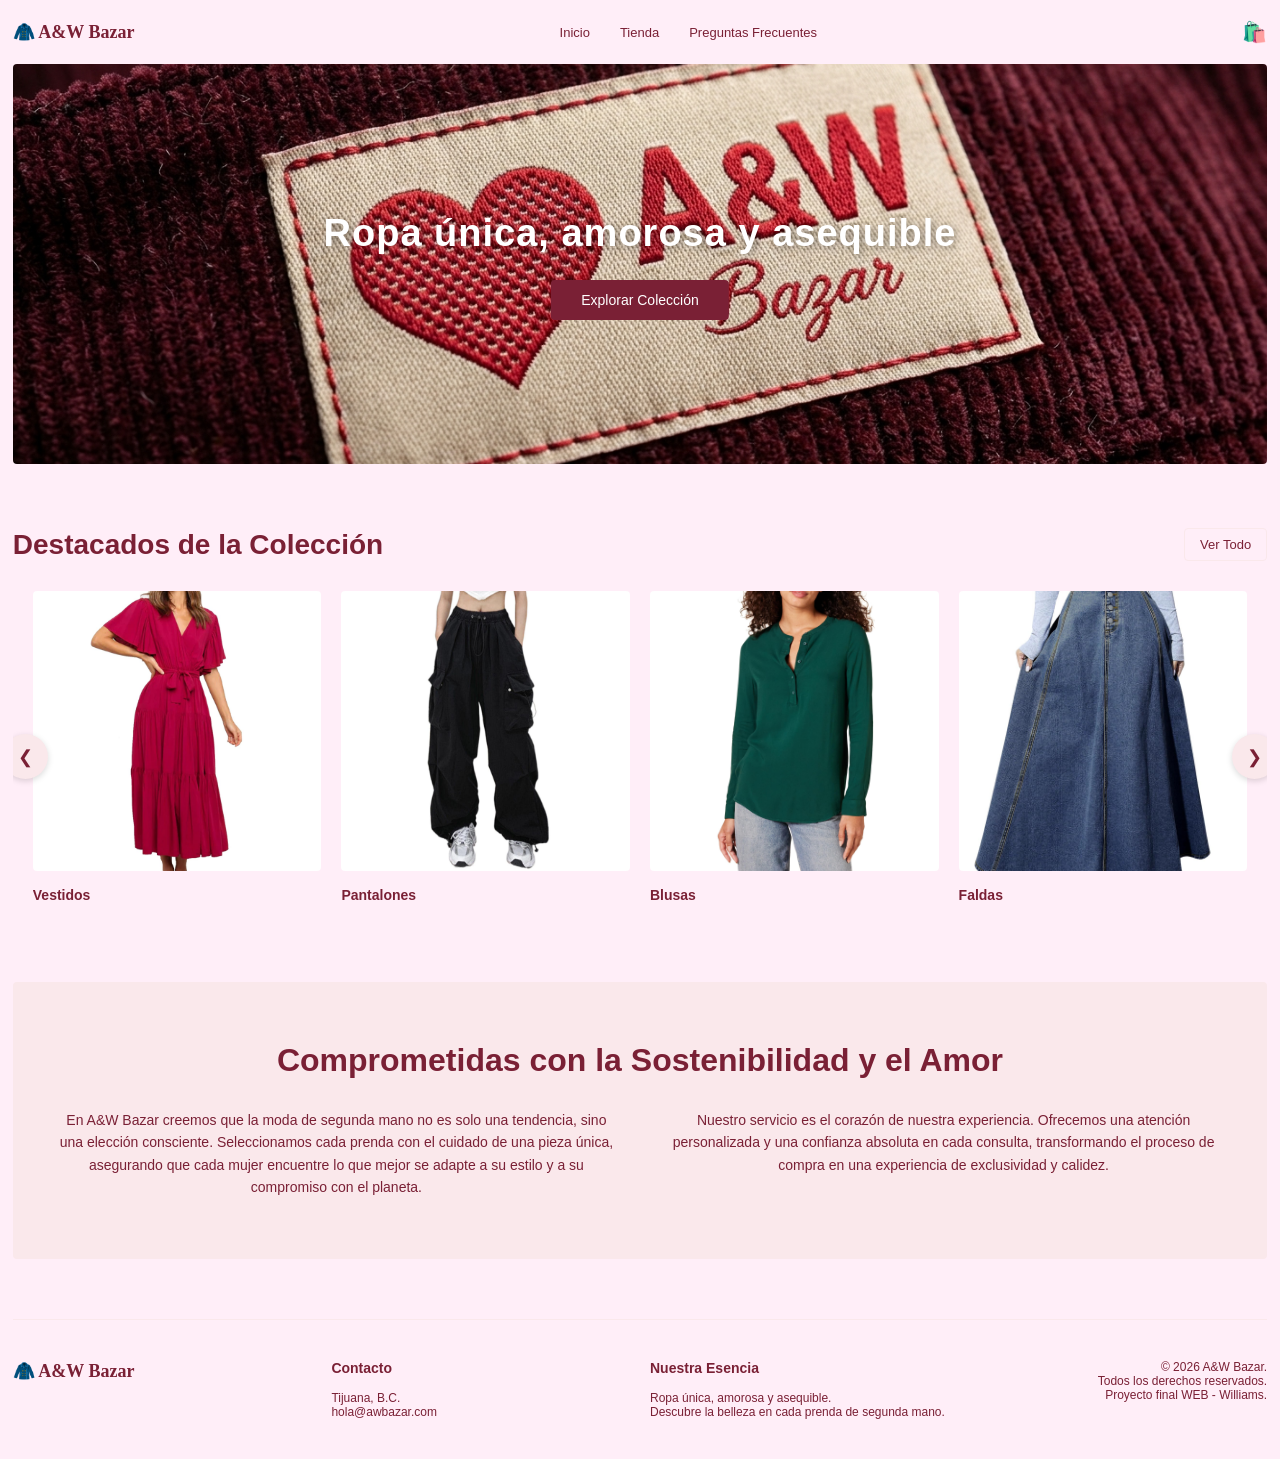
==== commit a4a297be: "Actualizacion" ====
--- a/index.html
+++ b/index.html
@@ -5,134 +5,146 @@
    <title>A&W Tienda de Ropa</title>
    <link rel="stylesheet" href="estilos.css" />
   </head>
-  
+
   <body>
-	  
-	  <div class="image-banner-container">
-        <img src="img/banner.png" alt="A&W Promoción" class="image-banner">
+    <div id="container">
+
+      <header class="header-moderno">
+        <div class="logo-nav">
+          <a href="index.html" style="text-decoration: none; color: #7a2035; font-size: 18px; font-weight: bold; font-family: 'Playfair Display', serif;">
+            🧥 A&W Bazar
+          </a>
+        </div>
+        <nav class="menu-central">
+          <ul>
+            <li><a href="index.html">Inicio</a></li>
+            <li><a href="vestidos.html">Tienda</a></li>
+            <li><a href="contacto.html">Preguntas Frecuentes</a></li>
+          </ul>
+        </nav>
+        <div class="iconos-nav">
+          <a href="javascript:void(0)" onclick="abrirCarrito()" style="text-decoration: none; font-size: 20px; color: #7a2035;">
+            🛍️
+          </a>
+        </div>
+      </header>
+
+      <div class="clearfix"></div>
+
+      <section id="content">
+
+        <div class="hero-section" style="position: relative; margin-bottom: 60px; text-align: center;">
+          <img src="img/banner3.png" alt="A&W Bazar" style="width: 100%; height: 400px; object-fit: cover; border-radius: 4px;">
+          <div style="position: absolute; top: 50%; left: 50%; transform: translate(-50%, -50%); width: 100%; padding: 0 20px;">
+            <h2 style="color: white; font-size: 38px; text-shadow: 2px 2px 8px rgba(0,0,0,0.4); margin-bottom: 25px; font-weight: bold; letter-spacing: 1px;">Ropa única, amorosa y asequible</h2>
+            <a href="vestidos.html" class="btn-comprar" style="display: inline-block; width: auto; padding: 12px 30px; text-decoration: none;">Explorar Colección</a>
+          </div>
+        </div>
+
+        <div style="display: flex; justify-content: space-between; align-items: center; margin-bottom: 30px;">
+          <h3 class="titulo-seccion" style="margin-bottom: 0;">Destacados de la Colección</h3>
+          <a href="vestidos.html" style="color: #7a2035; text-decoration: none; border: 1px solid #fae8eb; padding: 8px 15px; font-size: 13px; border-radius: 4px;">Ver Todo</a>
+        </div>
+
+        <div class="carrusel-wrapper" style="position: relative; padding: 0 20px; margin-bottom: 60px;">
+          
+          <button class="btn-carrusel prev" onclick="moverCarrusel(-1)">&#10094;</button>
+
+          <div class="carrusel-contenedor" id="carrusel-inicio">
+            
+            <a href="vestidos.html" class="categoria-item">
+              <img src="img/vestidos.jpg" alt="Vestidos">
+              <h4>Vestidos</h4>
+            </a>
+            
+            <a href="pantalones.html" class="categoria-item">
+              <img src="img/pantalones.jpg" alt="Pantalones">
+              <h4>Pantalones</h4>
+            </a>
+            
+            <a href="blusas.html" class="categoria-item">
+              <img src="img/blusas.jpg" alt="Blusas">
+              <h4>Blusas</h4>
+            </a>
+            
+            <a href="faldas.html" class="categoria-item">
+              <img src="img/faldas.jpg" alt="Faldas">
+              <h4>Faldas</h4>
+            </a>
+            
+            <a href="chamarras.html" class="categoria-item">
+              <img src="img/shorts.jpg" alt="Chamarras">
+              <h4>Chamarras</h4>
+            </a>
+            
+            <a href="accesorios.html" class="categoria-item">
+              <img src="img/accesorios.jpg" alt="Accesorios">
+              <h4>Accesorios</h4>
+            </a>
+
+          </div>
+
+          <button class="btn-carrusel next" onclick="moverCarrusel(1)">&#10095;</button>
+          
+        </div>
+
+      </section>
+
+      <div class="sostenibilidad-container">
+        <h2>Comprometidas con la Sostenibilidad y el Amor</h2>
+        <div class="sostenibilidad-textos">
+          <p>En A&W Bazar creemos que la moda de segunda mano no es solo una tendencia, sino una elección consciente. Seleccionamos cada prenda con el cuidado de una pieza única, asegurando que cada mujer encuentre lo que mejor se adapte a su estilo y a su compromiso con el planeta.</p>
+          <p>Nuestro servicio es el corazón de nuestra experiencia. Ofrecemos una atención personalizada y una confianza absoluta en cada consulta, transformando el proceso de compra en una experiencia de exclusividad y calidez.</p>
+        </div>
       </div>
-	  
-    <div id="container">
-
-      <nav>
-        <ul>
-          <li><a href="index.html">Inicio</a></li>
-          <li><a href="contacto.html">Contacto</a></li>
-        </ul>
-      </nav>
-		
-      <div class="clearfix"></div>
-
-   <section id="content">
-        
-        <div class="hero-section" style="margin-bottom: 50px;">
-          <img src="img/banner3.png" alt="Nueva Colección" style="width: 100%; height: 400px; object-fit: cover; margin-bottom: 15px;">
-          <div style="text-align: center;">
-            <h2 style="font-size: 28px; letter-spacing: 2px; text-transform: uppercase; margin-bottom: 10px;">Conoce nuestro bazar</h2>
-            <p style="color: #666; margin-bottom: 20px; font-size: 14px;">Descubre la ropa de segunda mano que definirá tu estilo.</p>
-            <a href="vestidos.html" class="btn-comprar" style="display: inline-block; width: auto; padding: 12px 40px; text-decoration: none;">Ver lo más nuevo</a>
-          </div>
-        </div>
-
-       <h3 style="text-align: center; font-size: 18px; text-transform: uppercase; letter-spacing: 2px; margin-bottom: 30px; border-bottom: 1px solid #c97a8e; padding-bottom: 10px;">Compra por categoría</h3>
-        
-        <div class="categorias-grid">
-          
-          <a href="vestidos.html" class="categoria-item">
-            <img src="img/vestidos.jpg" alt="Vestidos">
-            <h4>Vestidos</h4>
-          </a>
-
-          <a href="pantalones.html" class="categoria-item">
-            <img src="img/pantalones.jpg" alt="Pantalones">
-            <h4>Pantalones</h4>
-          </a>
-
-          <a href="blusas.html" class="categoria-item">
-            <img src="img/blusas.jpg" alt="Blusas">
-            <h4>Blusas</h4>
-          </a>
-
-          <a href="faldas.html" class="categoria-item">
-            <img src="img/faldas.jpg" alt="Faldas">
-            <h4>Faldas</h4>
-          </a>
-
-          <a href="chamarras.html" class="categoria-item">
-            <img src="img/shorts.jpg" alt="Chamarras">
-            <h4>Chamarras</h4>
-          </a>
-
-          <a href="accesorios.html" class="categoria-item">
-            <img src="img/accesorios.jpg" alt="Accesorios">
-            <h4>Accesorios</h4>
-          </a>
-
-        </div>
-
-      </section>
-
-      <aside>
-        <h2>Buscador</h2>
-        <form>
-          <input type="text" placeholder="Buscar prenda...">
-          <input type="submit" value="Buscar" />
-        </form>
-        <br>
-        
-        <h2>Categorías</h2>
-        <ul class="menu-lateral">
-          <li><a href="vestidos.html">Vestidos</a></li>
-          <li><a href="pantalones.html">Pantalones</a></li>
-          <li><a href="blusas.html">Blusas</a></li>
-          <li><a href="faldas.html">Faldas</a></li>
-          <li><a href="shorts.html">Shorts</a></li>
-          <li><a href="chamarras.html">Chamarras</a></li>
-        </ul>
-
-        <br><br>
-        <hr style="border: 0; border-top: 1px solid #c97a8e; margin-bottom: 20px;">
-        <h2>Tu Carrito</h2>
-        
-        <ul id="lista-carrito" style="margin-bottom: 15px; font-size: 13px; color: #555;">
-          <li>El carrito está vacío</li>
-        </ul>
-        
-        <p style="font-size: 14px; color: #000; margin-bottom: 15px;">
-          <strong>Total: $<span id="total-carrito">0</span> MXN</strong>
-        </p>
-
-        <button onclick="vaciarCarrito()" style="background: transparent; border: 1px solid #cc0000; color: #cc0000; padding: 8px 0; cursor: pointer; width: 100%; text-transform: uppercase; font-size: 11px; font-weight: bold; transition: 0.3s;">
-          Vaciar Carrito
-        </button>
-
-      </aside>
-
-      <div class="clearfix"></div>
-
-		<a id="btn-whatsapp" href="#" target="_blank" style="display:none; position:fixed; bottom:30px; right:30px; background:#25D366; color:white; padding:15px 25px; text-decoration:none; border-radius:50px; font-weight:bold; font-family:Arial; box-shadow: 0px 4px 10px rgba(0,0,0,0.2); transition: transform 0.3s;">
-        🛒 Pagar Pedido en WhatsApp
-      </a>
-		
-      <footer>
-        Proyecto final WEB &copy; 2026 - Williams
+
+      <footer class="footer-moderno">
+        <div class="footer-col" style="font-size: 18px; font-weight: bold; font-family: 'Playfair Display', serif;">
+          🧥 A&W Bazar
+        </div>
+        <div class="footer-col">
+          <h4>Contacto</h4>
+          <p>Tijuana, B.C.</p>
+          <p>hola@awbazar.com</p>
+        </div>
+        <div class="footer-col">
+          <h4>Nuestra Esencia</h4>
+          <p>Ropa única, amorosa y asequible.<br>Descubre la belleza en cada prenda de segunda mano.</p>
+        </div>
+        <div class="footer-col" style="text-align: right;">
+          <p>&copy; 2026 A&W Bazar.<br>Todos los derechos reservados.<br>Proyecto final WEB - Williams.</p>
+        </div>
       </footer>
 
+    </div> <div id="fondo-oscuro" class="fondo-oscuro" onclick="cerrarCarrito()"></div>
+
+    <div id="carrito-lateral">
+      <button class="btn-cerrar-carrito" onclick="cerrarCarrito()">✖</button>
+      <h2 style="font-size: 24px; margin-bottom: 20px; color: #7a2035; text-align: center; font-weight: bold;">Tu Carrito</h2>
+      <ul id="lista-carrito" style="list-style: none; margin: 0 auto 20px auto; text-align: left; font-size: 14px; color: #7a2035;">
+        <li>El carrito está vacío</li>
+      </ul>
+      <p style="font-size: 18px; margin-bottom: 20px; color: #7a2035; text-align: center;">
+        <strong>Total: $<span id="total-carrito">0</span> MXN</strong>
+      </p>
+      <button onclick="vaciarCarrito()" style="background: transparent; border: 1px solid #7a2035; color: #7a2035; padding: 10px 20px; cursor: pointer; text-transform: uppercase; font-size: 12px; font-weight: bold; width: 100%;">
+        Vaciar Carrito
+      </button>
     </div>
-	  
-	<script>
-      // 1. En lugar de empezar en 0, leemos la "libreta" (localStorage). 
-      // JSON.parse traduce el texto guardado de vuelta a código que la página entienda.
+
+    <a id="btn-whatsapp" href="#" target="_blank" style="display:none; position:fixed; bottom:30px; right:30px; background:#25D366; color:white; padding:15px 25px; text-decoration:none; border-radius:50px; font-weight:bold; font-family:Arial; box-shadow: 0px 4px 10px rgba(0,0,0,0.2); transition: transform 0.3s; z-index: 1000;">
+      🛒 Pagar Pedido
+    </a>
+
+    <script>
       let carrito = JSON.parse(localStorage.getItem('miCarritoAW')) || [];
       let total = parseFloat(localStorage.getItem('miTotalAW')) || 0;
-      
-      let miNumeroDeWhatsApp = "526640000000"; 
-
-      // 2. Esta función arranca solita cada vez que abres CUALQUIER página
+      let miNumeroDeWhatsApp = "526641811247";
+
       function inicializarPagina() {
           actualizarCarritoVisual();
           if(carrito.length > 0) {
-              prepararWhatsApp(); // Si hay algo en la memoria, mostramos el botón
+              prepararWhatsApp();
           }
       }
 
@@ -140,19 +152,19 @@
           carrito.push({ nombre: nombrePrenda, precio: precioPrenda });
           total = total + precioPrenda;
 
-          // GUARDAR EN LA MEMORIA (Anotamos en la libreta)
           localStorage.setItem('miCarritoAW', JSON.stringify(carrito));
           localStorage.setItem('miTotalAW', total);
 
           actualizarCarritoVisual();
           prepararWhatsApp();
+          abrirCarrito();
       }
 
       function actualizarCarritoVisual() {
           let listaHTML = document.getElementById("lista-carrito");
           let totalHTML = document.getElementById("total-carrito");
 
-          if (!listaHTML || !totalHTML) return; // Evita errores si la barra lateral no ha cargado
+          if (!listaHTML || !totalHTML) return;
 
           listaHTML.innerHTML = "";
 
@@ -161,9 +173,9 @@
           } else {
               for (let i = 0; i < carrito.length; i++) {
                   let item = carrito[i];
-                  listaHTML.innerHTML += "<li style='display: flex; justify-content: space-between; margin-bottom: 8px; border-bottom: 1px dashed #c97a8e; padding-bottom: 4px;'>" + 
-                                         "<span>" + item.nombre + "</span>" + 
-                                         "<span>$" + item.precio + "</span>" + 
+                  listaHTML.innerHTML += "<li style='display: flex; justify-content: space-between; margin-bottom: 8px; border-bottom: 1px dashed #c97a8e; padding-bottom: 4px;'>" +
+                                         "<span>" + item.nombre + "</span>" +
+                                         "<span>$" + item.precio + "</span>" +
                                          "</li>";
               }
           }
@@ -174,7 +186,6 @@
           carrito = [];
           total = 0;
 
-          // BORRAMOS LA MEMORIA
           localStorage.removeItem('miCarritoAW');
           localStorage.removeItem('miTotalAW');
 
@@ -200,9 +211,30 @@
           }
       }
 
-      // Ejecutamos la función de arranque justo cuando carga el script
+      function abrirCarrito() {
+          document.getElementById("carrito-lateral").classList.add("abierto");
+          document.getElementById("fondo-oscuro").classList.add("activo");
+      }
+
+      function cerrarCarrito() {
+          document.getElementById("carrito-lateral").classList.remove("abierto");
+          document.getElementById("fondo-oscuro").classList.remove("activo");
+      }
+	// Mueve el carrusel calculando el ancho exacto
+      function moverCarrusel(direccion) {
+          let carrusel = document.getElementById("carrusel-inicio");
+          if(carrusel) {
+              // Tomamos la medida exacta de la primera tarjeta en esa pantalla
+              let tarjeta = carrusel.querySelector('.categoria-item');
+              
+              // Sumamos el ancho de la tarjeta más los 20px de separación (gap)
+              let distancia = (tarjeta.offsetWidth + 20) * direccion; 
+              
+              carrusel.scrollBy({ left: distancia, behavior: 'smooth' });
+          }
+      }
+
       inicializarPagina();
     </script>
-	  
   </body>
 </html>
--- a/estilos.css
+++ b/estilos.css
@@ -1,416 +1,152 @@
+/* =========================================
+   1. RESET Y BASE
+========================================= */
 * {
     margin: 0;
     padding: 0;
     box-sizing: border-box; 
 }
 
-/* 1. FONDO LIMPIO Y TIPOGRAFÍA MODERNA */
 body {
-    /* 1. AGREGAMOS LA IMAGEN DE FONDO */
-    /* Cambia 'img/textura-fondo.jpg' por tu imagen real */
-    background-image: url('img/fondo2.jpeg'); 
-    
-    /* 2. CONFIGURACIONES PARA QUE SE VEA BIEN */
-    background-attachment: fixed; /* Hace que el fondo se quede quieto mientras bajas la página */
-    background-size: cover; /* Asegura que la imagen cubra toda la pantalla sin repetirse como mosaico feo */
-    background-position: center center; /* Centra la imagen */
-    
-    /* Mantenemos tu tipografía y color de texto */
+    background-color: #FFEEF8; /* Rosa pastel ultra tenue */
+    background-image: none; 
     font-family: 'Helvetica Neue', Helvetica, Arial, sans-serif;
-    color: #111;
+    color: #7a2035; 
 }
 
 #container {
-    width: 90%;
-    max-width: 1200px; 
-    
-    /* CAMBIO AQUÍ: Redujimos el 20px a 0px para juntarlo hacia arriba */
-    margin: 0px auto 40px auto;
-	
-    background-color: #fae8eb; 
-    
-   padding: 40px; 
-    box-shadow: 0px 5px 15px rgba(0,0,0,0.1); 
-    border-radius: 10px;
+    width: 98%; 
+    max-width: 100%; 
+    margin: 0 auto; 
+    background-color: transparent; 
+    padding: 0; 
+    box-shadow: none; 
+    border-radius: 0;
     overflow: hidden;
 }
-/* 2. ENCABEZADO ELEGANTE (Tipo revista) */
-header {
-    text-align: center;
-    padding: 40px 0 20px 0; 
-    background-color: transparent; /* Fuerza a que no tenga color sólido */
-}
-
-header h1 {
-    font-family: 'Playfair Display', serif; /* Tu fuente original, muy buena elección */
-    font-size: 40px;
-    letter-spacing: 5px; /* Separamos las letras para darle estilo premium */
-    text-transform: uppercase; /* Todo en mayúsculas */
-}
-
-/* 3. MENÚ DE NAVEGACIÓN CENTRADO Y SUTIL */
-nav {
-    padding: 15px 0;
-    border-top: 1px solid #c97a8e; 
-    border-bottom: 1px solid #c97a8e;
-    margin-bottom: 40px;
-}
-
-/* AQUÍ ESTÁ LA MAGIA PARA QUE SEA HORIZONTAL */
-nav ul {
-    display: flex;
-    flex-wrap: wrap; /* Si la pantalla es pequeña, los enlaces bajan de renglón suavemente */
-    justify-content: center;
+
+/* =========================================
+   2. ENCABEZADO BOUTIQUE
+========================================= */
+.header-moderno {
+    display: flex;
+    justify-content: space-between; 
+    align-items: center; 
+    padding: 20px 0;
+    border-bottom: none; 
+    margin-bottom: 0px; 
+}
+
+.menu-central ul {
+    display: flex;
     list-style: none;
-}
-
-nav ul li {
-    margin: 5px 15px; /* Reduje un poco el margen para que quepan todos tus nuevos enlaces */
-}
-
-nav ul li a {
+    gap: 30px; 
+}
+
+.menu-central a {
     text-decoration: none;
-    color: #000;
+    color: #7a2035;
     font-size: 13px;
-    font-weight: bold;
-    text-transform: uppercase;
-    letter-spacing: 1px;
-    transition: color 0.3s; 
-}
-
-nav ul li a:hover {
-    color: #888888; 
+    font-weight: 500;
+    transition: opacity 0.3s;
+}
+
+.menu-central a:hover {
+    opacity: 0.6; 
+}
+
+/* =========================================
+   3. TÍTULOS Y BOTONES GLOBALES
+========================================= */
+.titulo-seccion {
+    color: #7a2035;
+    font-size: 28px;
+    font-weight: bold;
+    margin-bottom: 30px;
+    border-bottom: none; 
+}
+
+.btn-comprar {
+    background-color: #7a2035;
+    color: #ffffff;
+    border: none;
+    padding: 12px 20px;
+    cursor: pointer;
+    width: 100%; 
+    font-size: 14px;
+    font-weight: normal; 
+    transition: opacity 0.3s;
+    border-radius: 4px; 
+}
+
+.btn-comprar:hover {
+    background-color: #7a2035;
+    color: #ffffff;
+    opacity: 0.8; 
 }
 
 .clearfix {
     clear: both;
 }
 
-/* 4. AJUSTE DE COLUMNAS (Sin bordes duros) */
-#content {
-    float: left;
-    width: 75%; /* Ajustamos los porcentajes para dar más aire */
-    padding-right: 40px;
-}
-
-aside {
-    float: left;
-    width: 25%; 
-    padding-left: 20px;
-    border-left: 1px solid #c97a8e; 
-}
-
-/* DISEÑO DE LA BARRA LATERAL */
-aside h2 {
-    font-size: 14px;
-    text-transform: uppercase;
-    letter-spacing: 1px;
-    margin-bottom: 15px;
-    color: #555;
-}
-
-aside input[type="text"] {
-    width: 100%;
-    padding: 10px;
-    border: 1px solid #cccccc;
-    margin-bottom: 10px;
-    font-family: inherit;
-}
-
-aside input[type="submit"] {
-    width: 100%;
-    padding: 10px;
-    background: #000;
-    color: #fff;
-    border: none;
-    cursor: pointer;
-    text-transform: uppercase;
-    font-size: 12px;
-    letter-spacing: 1px;
-}
-
-aside ul {
-    list-style: none;
-}
-
-aside ul li {
-    margin-bottom: 10px;
-}
-
-aside ul li a {
-    text-decoration: none;
-    color: #777;
-    font-size: 14px;
-}
-
-aside ul li a:hover {
-    color: #000;
-}
-
-/* =========================================
-   NUEVOS ESTILOS PARA LA TIENDA DE ROPA
-========================================= */
-
-.productos-grid {
-    display: flex;
-    flex-wrap: wrap;
-    gap: 30px; /* Más espacio entre los productos */
-}
-
-.articulo-producto {
-    width: calc(50% - 15px); 
-    text-align: center;
-    /* Eliminamos el borde de la tarjeta para que la foto sea lo principal */
-}
-
-/* EL TRUCO PARA QUE LAS FOTOS SE VEAN PROFESIONALES */
-.img-producto {
-    width: 100%;
-    height: 450px; /* Un poco más altas, formato retrato */
-    object-fit: cover; 
-    margin-bottom: 15px;
-    transition: transform 0.4s ease; /* Prepara la imagen para una animación */
-}
-
-/* Animación: la foto hace un ligero zoom cuando le pasas el mouse */
-.articulo-producto:hover .img-producto {
-    transform: scale(1.03);
-}
-
-.articulo-producto h2 {
-    font-size: 14px;
-    text-transform: uppercase;
-    font-weight: normal;
-    margin-bottom: 8px;
-    color: #333;
-}
-
-.precio {
-    font-size: 14px;
-    font-weight: bold;
-    color: #000;
-    margin-bottom: 15px;
-}
-
-/* BOTONES ESTILO MODERNO (Fondo transparente, borde negro) */
-.btn-comprar {
-    background: transparent;
-    color: #000;
-    border: 1px solid #000;
-    padding: 12px 0;
-    cursor: pointer;
-    width: 100%; 
-    text-transform: uppercase;
-    font-size: 11px;
-    letter-spacing: 1px;
-    font-weight: bold;
-    transition: all 0.3s;
-}
-
-/* El botón se invierte a negro cuando lo tocas */
-.btn-comprar:hover {
-    background: #000;
-    color: #fff;
-}
-
-/* PIE DE PÁGINA LIMPIO */
-footer {
-    background: transparent; /* Lo hacemos transparente para que respete tu fondo rosa */
-    color: #888;
-    text-align: center;
-    padding: 40px 0;
-    font-size: 12px;
-    border-top: 1px solid #c97a8e;
-    margin-top: 50px;
-}
-/* =========================================
-   ESTILOS DEL FORMULARIO DE CONTACTO
-========================================= */
-.formulario-contacto {
-    display: flex;
-    flex-direction: column;
-    max-width: 500px;
-    margin: 0 auto; /* Centra el formulario */
-}
-
-.formulario-contacto label {
-    margin-top: 20px;
-    margin-bottom: 8px;
-    font-size: 12px;
-    font-weight: bold;
-    text-transform: uppercase;
-    letter-spacing: 1px;
-}
-
-.formulario-contacto input, 
-.formulario-contacto textarea {
-    padding: 12px;
-    border: 1px solid #cccccc;
-    font-family: inherit;
-    font-size: 14px;
-    background: transparent;
-}
-
-.formulario-contacto textarea {
-    height: 120px;
-    resize: vertical; /* Solo permite hacer más grande el cuadro hacia abajo */
-}
-
-.formulario-contacto button {
-    margin-top: 30px;
-}
-
-/* =========================================
-   ESTILOS DEL BANNER DE IMAGEN
-========================================= */
-.image-banner-container {
-
-    /* Le damos exactamente las mismas medidas que tu #container para que se alineen */
-
-    width: 90%;
-
-    max-width: 1200px; 
-
-    margin: 40px auto 0 auto; /* Centrado, con espacio arriba y pegado abajo */
-
-    
-
-    height: 200px; 
-
-    overflow: hidden;
-
-    border: none;
-
-    background-color: transparent; 
-
-}
-
-.image-banner {
-    width: 100%;
-    height: 100%;
-    object-fit: contain; 
-    display: block;
-    margin: 0 auto; 
-}
-
-/* =========================================
-   AJUSTE PARA CELULARES (RESPONSIVE)
-========================================= */
-/* Agrega esto dentro de tu Media Query (@media (max-width: 768px)) si ya la tienes, 
-   o pégalo aquí abajo */
-@media (max-width: 768px) {
-    .image-banner-container {
-        height: 80px; /* Hacemos el banner más bajito en celular */
-    }
-}
-/* =========================================
-   ESTILOS DE LAS CATEGORÍAS VISUALES (INICIO)
-========================================= */
-.categorias-grid {
+/* =========================================
+   4. PRODUCTOS Y CATEGORÍAS (CUADRÍCULA)
+========================================= */
+.productos-grid, .categorias-grid {
     display: flex;
     flex-wrap: wrap;
     gap: 20px;
-    justify-content: space-between;
-}
-
-.categoria-item {
-    width: 30%; /* Caben 3 por fila en computadora */
-    text-align: center;
+    justify-content: flex-start; 
+}
+
+.articulo-producto, .categoria-item {
+    width: calc(25% - 15px); /* 4 elementos por fila */
+    text-align: left; 
+    margin-bottom: 30px;
     text-decoration: none;
-    color: black;
-    margin-bottom: 20px;
-}
-
-.categoria-item img {
+    color: #7a2035;
+}
+
+.img-producto, .categoria-item img {
     width: 100%;
-    height: 300px;
+    height: 280px; 
     object-fit: cover;
-    transition: transform 0.3s ease;
-}
-
-.categoria-item:hover img {
-    transform: scale(1.05); /* Efecto zoom al pasar el mouse */
-}
-
-.categoria-item h4 {
+    border-radius: 4px; 
+    margin-bottom: 12px;
+    transition: transform 0.4s ease;
+}
+
+.articulo-producto:hover .img-producto, .categoria-item:hover img {
+    transform: scale(1.03); /* Efecto zoom suave */
+}
+
+.articulo-producto h2, .categoria-item h4 {
+    font-size: 14px;
+    text-transform: none; 
+    font-weight: bold;
+    color: #7a2035;
+    margin-bottom: 4px;
+    letter-spacing: 0;
+}
+
+.precio {
+    font-size: 13px;
+    color: #7a2035;
     font-weight: normal;
-    text-transform: uppercase;
-    letter-spacing: 1px;
-    margin-top: 10px;
-    font-size: 14px;
-}
-
-.menu-lateral li {
-    margin-bottom: 12px;
-    border-bottom: 1px dashed #c97a8e;
-    padding-bottom: 5px;
-}
-
-/* =========================================
-   DISEÑO RESPONSIVO (LA MAGIA PARA CELULARES)
-========================================= */
-/* Todo lo que esté aquí adentro solo se aplica si la pantalla mide 768px o menos (celulares y tablets) */
-@media (max-width: 768px) {
-    
-    /* Hacemos que el contenedor ocupe casi toda la pantalla */
-    #container {
-        width: 95%;
-        /* Reducimos el borde interior en celulares para no aplastar el contenido */
-        padding: 15px; 
-    }
-	
-    #content {
-        float: none;
-        width: 100%;
-        padding-right: 0;
-    }
-
-    /* La barra lateral baja y se acomoda debajo del contenido */
-    aside {
-        float: none;
-        width: 100%;
-        padding-left: 0;
-        border-left: none;
-        border-top: 2px solid #000;
-        padding-top: 30px;
-        margin-top: 40px;
-    }
-
-    /* Las prendas de la tienda ahora ocupan el 100% (1 por fila para que se vean grandes) */
-    .articulo-producto {
-        width: 100%; 
-    }
-
-    /* Las categorías visuales del inicio muestran 2 por fila en celular en lugar de 3 */
-    .categoria-item {
-        width: 47%; 
-    }
-    .categoria-item img {
-        height: 200px; /* Un poco más bajitas para que quepan bien */
-    }
-
-    /* El banner principal del inicio se hace más pequeño */
-    .hero-section img {
-        height: 250px;
-    }
-	
-	/* =========================================
-   ESTILOS PARA PRENDAS VENDIDAS (BAZAR)
-========================================= */
-
-/* Opaca la imagen y la pone en blanco y negro */
+    margin-bottom: 10px;
+}
+
+/* --- ESTILOS PARA PRENDAS VENDIDAS --- */
 .articulo-producto.vendido .img-producto {
     opacity: 0.5;
     filter: grayscale(100%);
 }
 
-/* Tacha el precio para dar a entender que ya se fue */
 .articulo-producto.vendido .precio {
     text-decoration: line-through;
     color: #999;
 }
 
-/* Un botón gris que no hace nada cuando le das clic */
 .btn-agotado {
     background: #eeeeee;
     color: #888888;
@@ -421,7 +157,239 @@
     font-size: 11px;
     letter-spacing: 1px;
     font-weight: bold;
-    cursor: not-allowed; /* Cambia el cursor a un símbolo de prohibido */
-}
-	
+    cursor: not-allowed;
+    border-radius: 4px;
+}
+
+/* =========================================
+   5. CARRUSEL INICIO (DESLIZADOR)
+========================================= */
+.carrusel-wrapper {
+    position: relative;
+    display: flex;
+    align-items: center;
+}
+
+.carrusel-contenedor {
+    display: flex;
+    gap: 20px;
+    overflow-x: auto;
+    scroll-behavior: smooth;
+    flex-wrap: nowrap; 
+    width: 100%;
+    padding-bottom: 15px; 
+    -ms-overflow-style: none; 
+    scrollbar-width: none; 
+    
+    /* MAGIA AQUÍ: Agregamos el efecto imán obligatorio */
+    scroll-snap-type: x mandatory; 
+}
+
+.carrusel-contenedor::-webkit-scrollbar {
+    display: none; 
+}
+
+.carrusel-contenedor .categoria-item {
+    flex: 0 0 calc(25% - 15px); 
+    min-width: 260px; 
+    margin-bottom: 0; 
+    
+    /* MAGIA AQUÍ: Le decimos que el imán atrape el inicio de cada foto */
+    scroll-snap-align: start; 
+}
+
+.btn-carrusel {
+    position: absolute;
+    background-color: #fae8eb;
+    color: #7a2035;
+    border: none;
+    border-radius: 50%;
+    width: 45px;
+    height: 45px;
+    font-size: 18px;
+    cursor: pointer;
+    z-index: 10;
+    display: flex;
+    justify-content: center;
+    align-items: center;
+    transition: all 0.3s;
+    box-shadow: 0 2px 6px rgba(0,0,0,0.15);
+}
+
+.btn-carrusel:hover {
+    background-color: #7a2035;
+    color: #fff;
+}
+
+.btn-carrusel.prev { left: -10px; }
+.btn-carrusel.next { right: -10px; }
+
+/* =========================================
+   6. CARRITO LATERAL
+========================================= */
+#carrito-lateral {
+    position: fixed;
+    top: 0;
+    right: -400px; 
+    width: 350px;
+    height: 100vh;
+    background-color: #FFEEF8; 
+    box-shadow: -5px 0 15px rgba(0,0,0,0.1);
+    z-index: 2000;
+    padding: 40px 20px;
+    transition: right 0.4s ease; 
+    overflow-y: auto;
+}
+
+#carrito-lateral.abierto { right: 0; }
+
+.btn-cerrar-carrito {
+    position: absolute;
+    top: 20px;
+    right: 20px;
+    background: none;
+    border: none;
+    font-size: 24px;
+    color: #7a2035;
+    cursor: pointer;
+}
+
+.fondo-oscuro {
+    position: fixed;
+    top: 0; left: 0;
+    width: 100%; height: 100vh;
+    background: rgba(0,0,0,0.5);
+    z-index: 1999;
+    display: none; 
+}
+
+.fondo-oscuro.activo { display: block; }
+
+/* =========================================
+   7. SOSTENIBILIDAD Y FOOTER
+========================================= */
+.sostenibilidad-container {
+    background-color: #fae8eb; 
+    padding: 60px 40px;
+    text-align: center;
+    margin: 60px 0; 
+    border-radius: 4px;
+}
+
+.sostenibilidad-container h2 {
+    color: #7a2035;
+    font-size: 32px;
+    margin-bottom: 30px;
+    font-weight: bold;
+}
+
+.sostenibilidad-textos {
+    display: flex;
+    gap: 40px; 
+    text-align: center;
+    color: #7a2035;
+    font-size: 14px;
+    line-height: 1.6;
+}
+
+.sostenibilidad-textos p { flex: 1; }
+
+.footer-moderno {
+    display: flex;
+    justify-content: space-between;
+    align-items: flex-start;
+    padding: 40px 0;
+    border-top: 1px solid #fae8eb; 
+    color: #7a2035;
+    font-size: 12px;
+    margin-top: 20px;
+    gap: 20px;
+}
+
+.footer-col { flex: 1; }
+
+.footer-col h4 {
+    font-size: 14px;
+    margin-bottom: 15px;
+    font-weight: bold;
+}
+
+/* =========================================
+   8. FORMULARIO DE CONTACTO
+========================================= */
+.formulario-contacto {
+    display: flex;
+    flex-direction: column;
+    max-width: 500px;
+    margin: 0 auto; 
+}
+
+.formulario-contacto label {
+    margin-top: 20px;
+    margin-bottom: 8px;
+    font-size: 12px;
+    font-weight: bold;
+    text-transform: uppercase;
+    letter-spacing: 1px;
+}
+
+.formulario-contacto input, 
+.formulario-contacto textarea {
+    padding: 12px;
+    border: 1px solid #cccccc;
+    font-family: inherit;
+    font-size: 14px;
+    background: transparent;
+}
+
+.formulario-contacto textarea {
+    height: 120px;
+    resize: vertical; 
+}
+
+.formulario-contacto button { margin-top: 30px; }
+
+
+/* =========================================
+   9. DISEÑO RESPONSIVO (CELULARES Y TABLETS)
+========================================= */
+@media (max-width: 768px) {
+    
+    #container {
+        width: 95%;
+        padding: 0 15px; 
+    }
+    
+    /* Header apilado */
+    .header-moderno {
+        flex-direction: column; 
+        gap: 15px;
+    }
+
+    /* Banner más pequeño */
+    .hero-section img { height: 250px; }
+    
+    /* Productos a 2 columnas en celular */
+    .articulo-producto, .categoria-item {
+        width: calc(50% - 10px); 
+    }
+    
+    /* Ajuste de Carrusel */
+    .carrusel-contenedor .categoria-item {
+        flex: 0 0 75%; 
+        min-width: 220px;
+    }
+    .btn-carrusel {
+        width: 35px; height: 35px; font-size: 14px;
+    }
+    
+    /* Footer y Textos apilados */
+    .sostenibilidad-textos {
+        flex-direction: column; 
+        gap: 20px;
+    }
+    .footer-moderno {
+        flex-direction: column; 
+        text-align: center;
+    }
 }
